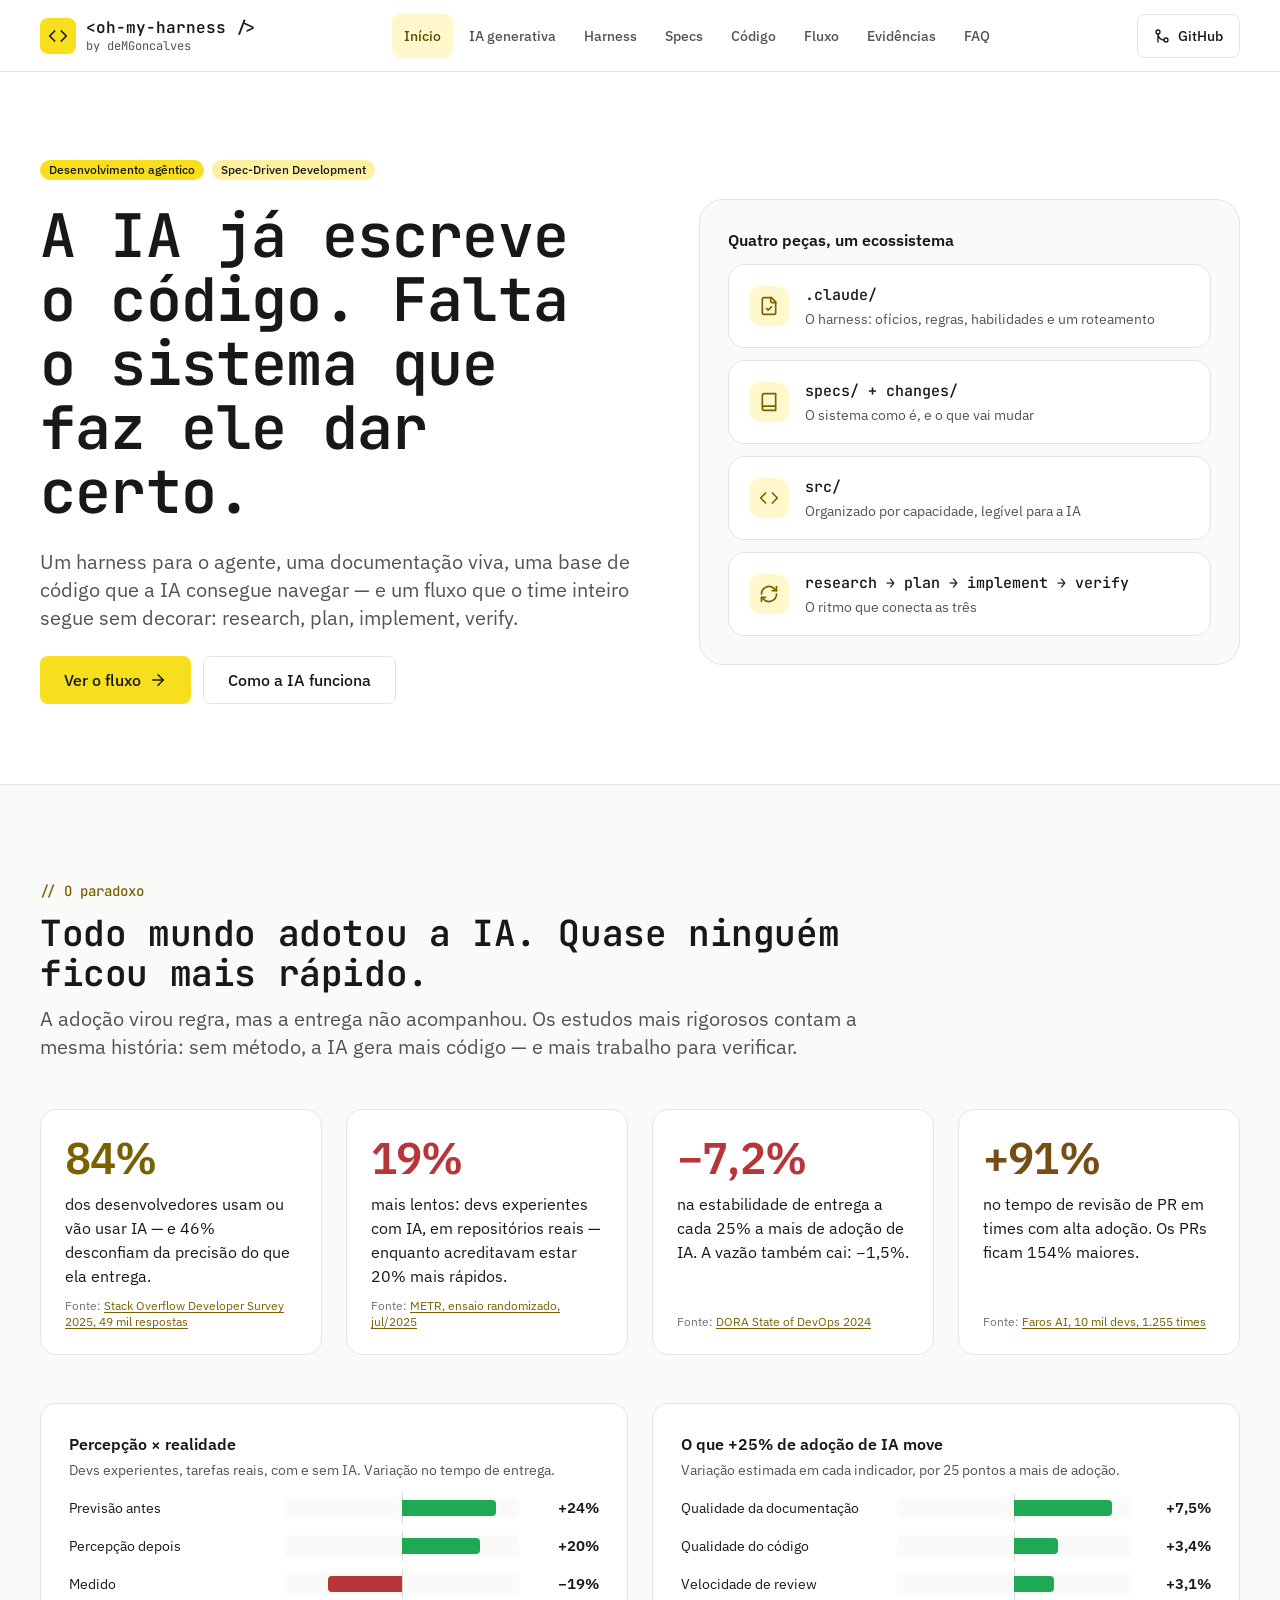
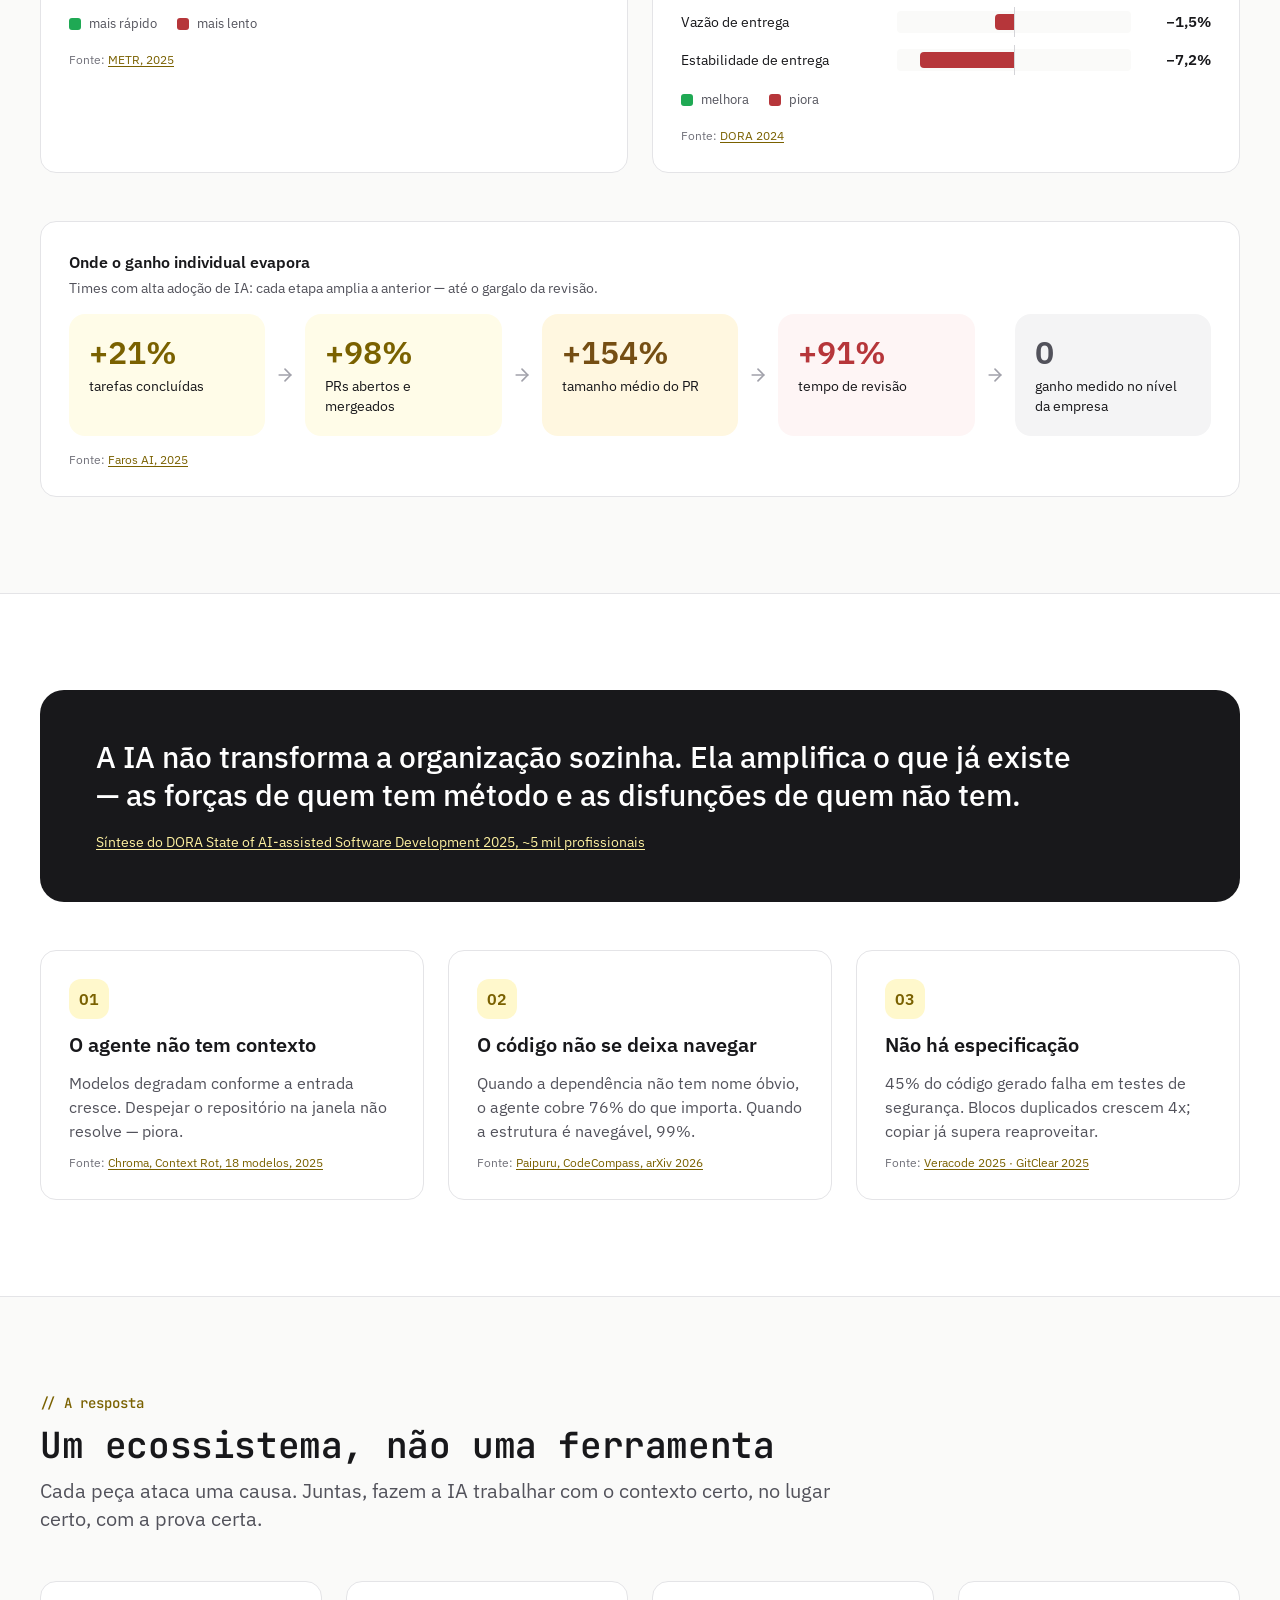
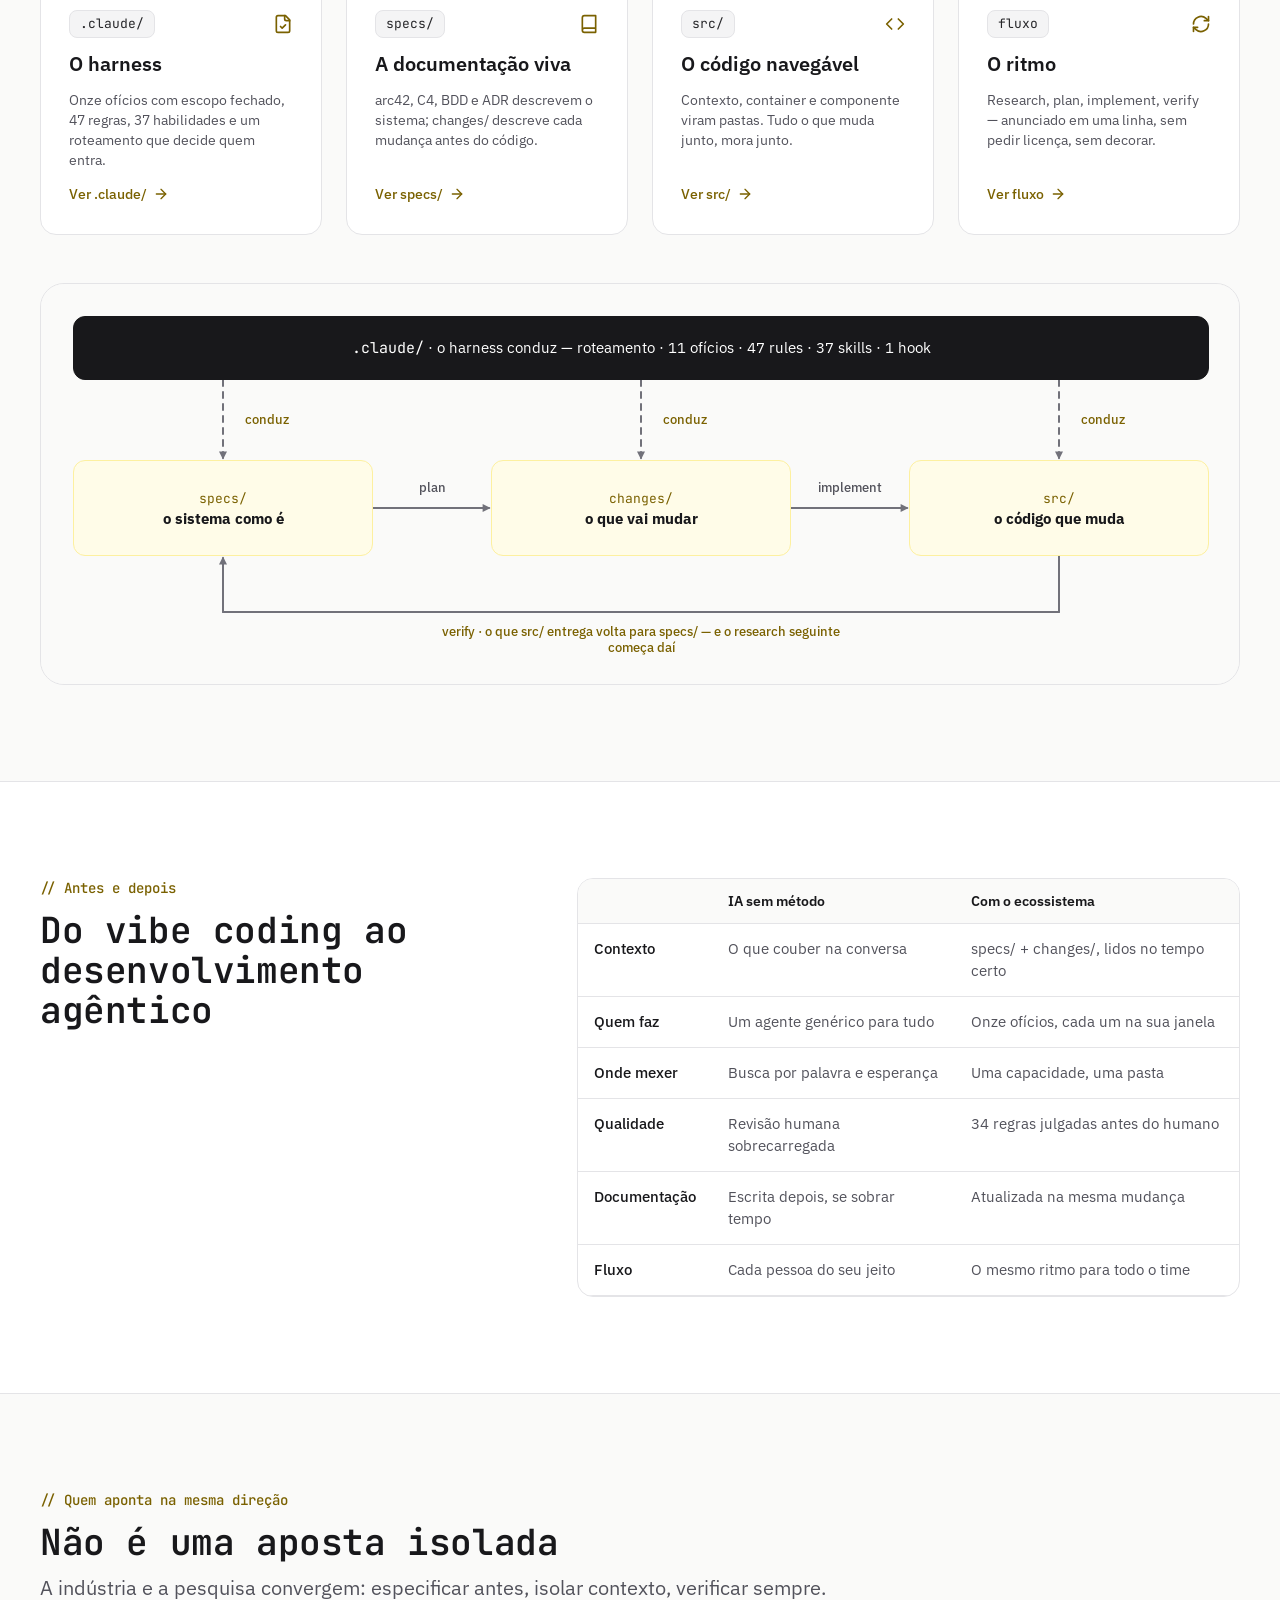
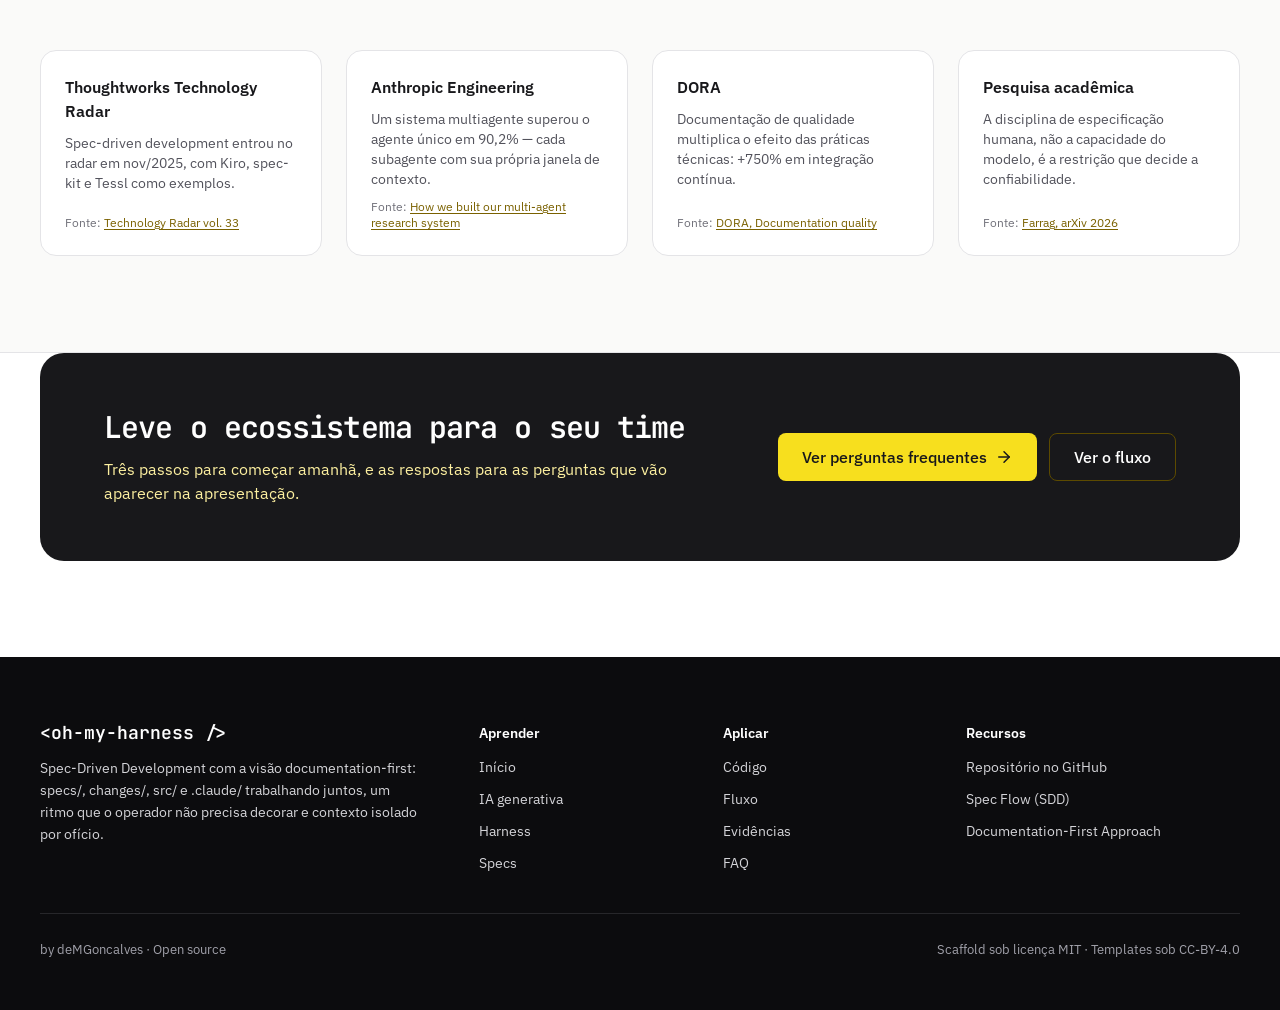
==== docs/index.html @ 41600f12 "docs: publica o site em docs/ e reescreve o README para divulgar o harness Move as páginas HTML e o " ====
<!doctype html>
<html lang="pt-BR">
<head>
<meta charset="utf-8">
<meta name="viewport" content="width=device-width, initial-scale=1">
<title>A IA já escreve o código · &lt;oh-my-harness /&gt;</title>
<meta name="description" content="Um harness para o agente, uma documentação viva, um código que a IA consegue navegar e um fluxo que ninguém precisa decorar: research, plan, implement, verify.">
<meta name="theme-color" content="#f7df1e">
<link rel="icon" href="assets/favicon.svg" type="image/svg+xml">
<link rel="preconnect" href="https://fonts.googleapis.com">
<link rel="preconnect" href="https://fonts.gstatic.com" crossorigin>
<link rel="stylesheet" href="https://fonts.googleapis.com/css2?family=IBM+Plex+Sans:wght@400;500;600&amp;family=JetBrains+Mono:wght@400;500;600;700&amp;display=swap">
<link rel="stylesheet" href="assets/style.css">
</head>
<body>
<header class="site-header"><div class="site-header-in"><a class="brand" href="index.html"><span class="brand-mark"><svg width="20" height="20" viewBox="0 0 24 24" fill="none" stroke="currentColor" stroke-width="2" stroke-linecap="round" stroke-linejoin="round" aria-hidden="true"><path d="m16 18 6-6-6-6"></path><path d="m8 6-6 6 6 6"></path></svg></span><span class="brand-text"><span class="brand-name">&lt;oh-my-harness /&gt;</span><span class="brand-by">by deMGoncalves</span></span></a><input type="checkbox" id="menu" class="menu-toggle" aria-label="Abrir menu"><label for="menu" class="menu-btn" aria-hidden="true"><span></span><span></span><span></span></label><nav class="site-nav" aria-label="Principal"><a href="index.html" aria-current="page">Início</a><a href="ia.html">IA generativa</a><a href="harness.html">Harness</a><a href="specs.html">Specs</a><a href="codigo.html">Código</a><a href="fluxo.html">Fluxo</a><a href="evidencias.html">Evidências</a><a href="faq.html">FAQ</a></nav><a class="gh" href="https://github.com/deMGoncalves" target="_blank" rel="noopener"><svg width="16" height="16" viewBox="0 0 24 24" fill="none" stroke="currentColor" stroke-width="2" stroke-linecap="round" stroke-linejoin="round" aria-hidden="true"><circle cx="18" cy="18" r="3"></circle><circle cx="6" cy="6" r="3"></circle><path d="M6 21V9a9 9 0 0 0 9 9"></path></svg>GitHub</a></div></header>
<main class="omh-page">

<section style="padding: 88px var(--omh-gx) 80px; display: grid; grid-template-columns: 1.1fr 1fr; gap: 64px; align-items: center; box-sizing: border-box;">
<div style="display: flex; flex-direction: column; gap: 24px;">
<div style="display: flex; gap: 8px;"><span class="omh-badge omh-badge-default">Desenvolvimento agêntico</span><span class="omh-badge omh-badge-secondary">Spec-Driven Development</span></div>
<h1 class="omh-h1">A IA já escreve o código. Falta o sistema que faz ele dar certo.</h1>
<p class="omh-lead">Um harness para o agente, uma documentação viva, uma base de código que a IA consegue navegar — e um fluxo que o time inteiro segue sem decorar: research, plan, implement, verify.</p>
<div style="display: flex; gap: 12px;">
<a href="fluxo.html" class="omh-btnp">Ver o fluxo<svg width="18" height="18" viewBox="0 0 24 24" fill="none" stroke="currentColor" stroke-width="2" stroke-linecap="round" stroke-linejoin="round" aria-hidden="true"><path d="M5 12h14"></path><path d="m12 5 7 7-7 7"></path></svg></a>
<a href="ia.html" class="omh-btno">Como a IA funciona</a>
</div>
</div>
<div style="background: var(--neutral-50); border: 1px solid var(--subtle); border-radius: 24px; padding: 28px; display: flex; flex-direction: column; gap: 12px;">
<p class="omh-h4">Quatro peças, um ecossistema</p>
<div class="omh-card" style="flex-direction: row; align-items: center; gap: 16px; padding: 18px 20px;"><span class="omh-dot"><svg width="20" height="20" viewBox="0 0 24 24" fill="none" stroke="currentColor" stroke-width="2" stroke-linecap="round" stroke-linejoin="round" aria-hidden="true"><path d="M15 2H6a2 2 0 0 0-2 2v16a2 2 0 0 0 2 2h12a2 2 0 0 0 2-2V7Z"></path><path d="M14 2v4a2 2 0 0 0 2 2h4"></path><path d="m9 15 2 2 4-4"></path></svg></span><div style="display: flex; flex-direction: column; gap: 2px;"><p style="margin: 0; font-family: var(--font-mono); font-size: 15px; font-weight: 500; color: var(--foreground);">.claude/</p><p class="omh-small">O harness: ofícios, regras, habilidades e um roteamento</p></div></div><div class="omh-card" style="flex-direction: row; align-items: center; gap: 16px; padding: 18px 20px;"><span class="omh-dot"><svg width="20" height="20" viewBox="0 0 24 24" fill="none" stroke="currentColor" stroke-width="2" stroke-linecap="round" stroke-linejoin="round" aria-hidden="true"><path d="M4 19.5v-15A2.5 2.5 0 0 1 6.5 2H20v20H6.5a2.5 2.5 0 0 1 0-5H20"></path></svg></span><div style="display: flex; flex-direction: column; gap: 2px;"><p style="margin: 0; font-family: var(--font-mono); font-size: 15px; font-weight: 500; color: var(--foreground);">specs/ + changes/</p><p class="omh-small">O sistema como é, e o que vai mudar</p></div></div><div class="omh-card" style="flex-direction: row; align-items: center; gap: 16px; padding: 18px 20px;"><span class="omh-dot"><svg width="20" height="20" viewBox="0 0 24 24" fill="none" stroke="currentColor" stroke-width="2" stroke-linecap="round" stroke-linejoin="round" aria-hidden="true"><path d="m16 18 6-6-6-6"></path><path d="m8 6-6 6 6 6"></path></svg></span><div style="display: flex; flex-direction: column; gap: 2px;"><p style="margin: 0; font-family: var(--font-mono); font-size: 15px; font-weight: 500; color: var(--foreground);">src/</p><p class="omh-small">Organizado por capacidade, legível para a IA</p></div></div><div class="omh-card" style="flex-direction: row; align-items: center; gap: 16px; padding: 18px 20px;"><span class="omh-dot"><svg width="20" height="20" viewBox="0 0 24 24" fill="none" stroke="currentColor" stroke-width="2" stroke-linecap="round" stroke-linejoin="round" aria-hidden="true"><path d="M3 12a9 9 0 0 1 15-6.7L21 8"></path><path d="M21 3v5h-5"></path><path d="M21 12a9 9 0 0 1-15 6.7L3 16"></path><path d="M8 16H3v5"></path></svg></span><div style="display: flex; flex-direction: column; gap: 2px;"><p style="margin: 0; font-family: var(--font-mono); font-size: 15px; font-weight: 500; color: var(--foreground);">research → plan → implement → verify</p><p class="omh-small">O ritmo que conecta as três</p></div></div>
</div>
</section>

<section class="omh-sectint">
<div style="display: flex; flex-direction: column; gap: 12px; max-width: 820px;"><p class="omh-eyebrow">// O paradoxo</p><h2 class="omh-h2">Todo mundo adotou a IA. Quase ninguém ficou mais rápido.</h2><p class="omh-lead">A adoção virou regra, mas a entrega não acompanhou. Os estudos mais rigorosos contam a mesma história: sem método, a IA gera mais código — e mais trabalho para verificar.</p></div>
<div class="omh-g4">
<div class="omh-card" style="padding: 24px; gap: 10px;"><p style="margin: 0; font-size: 44px; line-height: 48px; font-weight: 600; letter-spacing: -0.8px; color: var(--azoxo-600);">84%</p><p class="omh-body" style="color: var(--foreground); flex-grow: 1;">dos desenvolvedores usam ou vão usar IA — e 46% desconfiam da precisão do que ela entrega.</p><p class="omh-src">Fonte: <a href="https://survey.stackoverflow.co/2025/ai" class="omh-srca">Stack Overflow Developer Survey 2025, 49 mil respostas</a></p></div><div class="omh-card" style="padding: 24px; gap: 10px;"><p style="margin: 0; font-size: 44px; line-height: 48px; font-weight: 600; letter-spacing: -0.8px; color: var(--destructive-600);">19%</p><p class="omh-body" style="color: var(--foreground); flex-grow: 1;">mais lentos: devs experientes com IA, em repositórios reais — enquanto acreditavam estar 20% mais rápidos.</p><p class="omh-src">Fonte: <a href="https://metr.org/blog/2025-07-10-early-2025-ai-experienced-os-dev-study/" class="omh-srca">METR, ensaio randomizado, jul/2025</a></p></div><div class="omh-card" style="padding: 24px; gap: 10px;"><p style="margin: 0; font-size: 44px; line-height: 48px; font-weight: 600; letter-spacing: -0.8px; color: var(--destructive-600);">−7,2%</p><p class="omh-body" style="color: var(--foreground); flex-grow: 1;">na estabilidade de entrega a cada 25% a mais de adoção de IA. A vazão também cai: −1,5%.</p><p class="omh-src">Fonte: <a href="https://cloud.google.com/blog/products/devops-sre/announcing-the-2024-dora-report" class="omh-srca">DORA State of DevOps 2024</a></p></div><div class="omh-card" style="padding: 24px; gap: 10px;"><p style="margin: 0; font-size: 44px; line-height: 48px; font-weight: 600; letter-spacing: -0.8px; color: var(--warning-foreground);">+91%</p><p class="omh-body" style="color: var(--foreground); flex-grow: 1;">no tempo de revisão de PR em times com alta adoção. Os PRs ficam 154% maiores.</p><p class="omh-src">Fonte: <a href="https://www.faros.ai/blog/ai-software-engineering" class="omh-srca">Faros AI, 10 mil devs, 1.255 times</a></p></div>
</div>
<div class="omh-g2">
<div class="omh-card" style="padding: 28px; gap: 16px;"><div style="display: flex; flex-direction: column; gap: 4px;"><p class="omh-h4">Percepção × realidade</p><p class="omh-small">Devs experientes, tarefas reais, com e sem IA. Variação no tempo de entrega.</p></div><div style="display: flex; flex-direction: column; gap: 14px;"><div style="display: grid; grid-template-columns: 200px 1fr 64px; gap: 16px; align-items: center;"><p class="omh-small" style="color: var(--foreground);">Previsão antes</p><div style="position: relative; height: 22px; background: var(--neutral-50); border-radius: 4px;"><div style="position: absolute; left: 50%; top: -4px; width: 1px; height: 30px; background: var(--neutral-300);"></div><div style="position: absolute; top: 3px; height: 16px; width: 40.0%; background: var(--success-600); left: 50%; border-radius: 0 4px 4px 0;"></div></div><p style="margin: 0; font-size: 15px; font-weight: 600; color: var(--foreground); text-align: right;">+24%</p></div><div style="display: grid; grid-template-columns: 200px 1fr 64px; gap: 16px; align-items: center;"><p class="omh-small" style="color: var(--foreground);">Percepção depois</p><div style="position: relative; height: 22px; background: var(--neutral-50); border-radius: 4px;"><div style="position: absolute; left: 50%; top: -4px; width: 1px; height: 30px; background: var(--neutral-300);"></div><div style="position: absolute; top: 3px; height: 16px; width: 33.3%; background: var(--success-600); left: 50%; border-radius: 0 4px 4px 0;"></div></div><p style="margin: 0; font-size: 15px; font-weight: 600; color: var(--foreground); text-align: right;">+20%</p></div><div style="display: grid; grid-template-columns: 200px 1fr 64px; gap: 16px; align-items: center;"><p class="omh-small" style="color: var(--foreground);">Medido</p><div style="position: relative; height: 22px; background: var(--neutral-50); border-radius: 4px;"><div style="position: absolute; left: 50%; top: -4px; width: 1px; height: 30px; background: var(--neutral-300);"></div><div style="position: absolute; top: 3px; height: 16px; width: 31.7%; background: var(--destructive-600); right: 50%; border-radius: 4px 0 0 4px;"></div></div><p style="margin: 0; font-size: 15px; font-weight: 600; color: var(--foreground); text-align: right;">−19%</p></div></div><div style="display: flex; gap: 20px; flex-wrap: wrap;"><span style="display: inline-flex; align-items: center; gap: 8px; font-size: 13px; color: var(--muted-foreground);"><span style="width: 12px; height: 12px; border-radius: 3px; background: var(--success-600);"></span>mais rápido</span><span style="display: inline-flex; align-items: center; gap: 8px; font-size: 13px; color: var(--muted-foreground);"><span style="width: 12px; height: 12px; border-radius: 3px; background: var(--destructive-600);"></span>mais lento</span></div><p class="omh-src">Fonte: <a href="https://metr.org/blog/2025-07-10-early-2025-ai-experienced-os-dev-study/" class="omh-srca">METR, 2025</a></p></div><div class="omh-card" style="padding: 28px; gap: 16px;"><div style="display: flex; flex-direction: column; gap: 4px;"><p class="omh-h4">O que +25% de adoção de IA move</p><p class="omh-small">Variação estimada em cada indicador, por 25 pontos a mais de adoção.</p></div><div style="display: flex; flex-direction: column; gap: 14px;"><div style="display: grid; grid-template-columns: 200px 1fr 64px; gap: 16px; align-items: center;"><p class="omh-small" style="color: var(--foreground);">Qualidade da documentação</p><div style="position: relative; height: 22px; background: var(--neutral-50); border-radius: 4px;"><div style="position: absolute; left: 50%; top: -4px; width: 1px; height: 30px; background: var(--neutral-300);"></div><div style="position: absolute; top: 3px; height: 16px; width: 41.7%; background: var(--success-600); left: 50%; border-radius: 0 4px 4px 0;"></div></div><p style="margin: 0; font-size: 15px; font-weight: 600; color: var(--foreground); text-align: right;">+7,5%</p></div><div style="display: grid; grid-template-columns: 200px 1fr 64px; gap: 16px; align-items: center;"><p class="omh-small" style="color: var(--foreground);">Qualidade do código</p><div style="position: relative; height: 22px; background: var(--neutral-50); border-radius: 4px;"><div style="position: absolute; left: 50%; top: -4px; width: 1px; height: 30px; background: var(--neutral-300);"></div><div style="position: absolute; top: 3px; height: 16px; width: 18.9%; background: var(--success-600); left: 50%; border-radius: 0 4px 4px 0;"></div></div><p style="margin: 0; font-size: 15px; font-weight: 600; color: var(--foreground); text-align: right;">+3,4%</p></div><div style="display: grid; grid-template-columns: 200px 1fr 64px; gap: 16px; align-items: center;"><p class="omh-small" style="color: var(--foreground);">Velocidade de review</p><div style="position: relative; height: 22px; background: var(--neutral-50); border-radius: 4px;"><div style="position: absolute; left: 50%; top: -4px; width: 1px; height: 30px; background: var(--neutral-300);"></div><div style="position: absolute; top: 3px; height: 16px; width: 17.2%; background: var(--success-600); left: 50%; border-radius: 0 4px 4px 0;"></div></div><p style="margin: 0; font-size: 15px; font-weight: 600; color: var(--foreground); text-align: right;">+3,1%</p></div><div style="display: grid; grid-template-columns: 200px 1fr 64px; gap: 16px; align-items: center;"><p class="omh-small" style="color: var(--foreground);">Vazão de entrega</p><div style="position: relative; height: 22px; background: var(--neutral-50); border-radius: 4px;"><div style="position: absolute; left: 50%; top: -4px; width: 1px; height: 30px; background: var(--neutral-300);"></div><div style="position: absolute; top: 3px; height: 16px; width: 8.3%; background: var(--destructive-600); right: 50%; border-radius: 4px 0 0 4px;"></div></div><p style="margin: 0; font-size: 15px; font-weight: 600; color: var(--foreground); text-align: right;">−1,5%</p></div><div style="display: grid; grid-template-columns: 200px 1fr 64px; gap: 16px; align-items: center;"><p class="omh-small" style="color: var(--foreground);">Estabilidade de entrega</p><div style="position: relative; height: 22px; background: var(--neutral-50); border-radius: 4px;"><div style="position: absolute; left: 50%; top: -4px; width: 1px; height: 30px; background: var(--neutral-300);"></div><div style="position: absolute; top: 3px; height: 16px; width: 40.0%; background: var(--destructive-600); right: 50%; border-radius: 4px 0 0 4px;"></div></div><p style="margin: 0; font-size: 15px; font-weight: 600; color: var(--foreground); text-align: right;">−7,2%</p></div></div><div style="display: flex; gap: 20px; flex-wrap: wrap;"><span style="display: inline-flex; align-items: center; gap: 8px; font-size: 13px; color: var(--muted-foreground);"><span style="width: 12px; height: 12px; border-radius: 3px; background: var(--success-600);"></span>melhora</span><span style="display: inline-flex; align-items: center; gap: 8px; font-size: 13px; color: var(--muted-foreground);"><span style="width: 12px; height: 12px; border-radius: 3px; background: var(--destructive-600);"></span>piora</span></div><p class="omh-src">Fonte: <a href="https://cloud.google.com/blog/products/devops-sre/announcing-the-2024-dora-report" class="omh-srca">DORA 2024</a></p></div>
</div>
<div class="omh-card" style="padding: 28px; gap: 16px;"><div style="display: flex; flex-direction: column; gap: 4px;"><p class="omh-h4">Onde o ganho individual evapora</p><p class="omh-small">Times com alta adoção de IA: cada etapa amplia a anterior — até o gargalo da revisão.</p></div><div style="display: flex; gap: 10px; align-items: stretch;"><div style="flex-grow: 1; flex-basis: 0; background: var(--card); border-radius: 16px; padding: 20px; display: flex; flex-direction: column; gap: 6px;"><p style="margin: 0; font-size: 32px; line-height: 36px; font-weight: 600; color: var(--azoxo-600);">+21%</p><p class="omh-small" style="color: var(--foreground);">tarefas concluídas</p></div><span style="color: var(--neutral-400); display: flex; align-items: center; flex-shrink: 0;"><svg width="20" height="20" viewBox="0 0 24 24" fill="none" stroke="currentColor" stroke-width="2" stroke-linecap="round" stroke-linejoin="round" aria-hidden="true"><path d="M5 12h14"></path><path d="m12 5 7 7-7 7"></path></svg></span><div style="flex-grow: 1; flex-basis: 0; background: var(--card); border-radius: 16px; padding: 20px; display: flex; flex-direction: column; gap: 6px;"><p style="margin: 0; font-size: 32px; line-height: 36px; font-weight: 600; color: var(--azoxo-600);">+98%</p><p class="omh-small" style="color: var(--foreground);">PRs abertos e mergeados</p></div><span style="color: var(--neutral-400); display: flex; align-items: center; flex-shrink: 0;"><svg width="20" height="20" viewBox="0 0 24 24" fill="none" stroke="currentColor" stroke-width="2" stroke-linecap="round" stroke-linejoin="round" aria-hidden="true"><path d="M5 12h14"></path><path d="m12 5 7 7-7 7"></path></svg></span><div style="flex-grow: 1; flex-basis: 0; background: var(--warning-surface); border-radius: 16px; padding: 20px; display: flex; flex-direction: column; gap: 6px;"><p style="margin: 0; font-size: 32px; line-height: 36px; font-weight: 600; color: var(--warning-foreground);">+154%</p><p class="omh-small" style="color: var(--foreground);">tamanho médio do PR</p></div><span style="color: var(--neutral-400); display: flex; align-items: center; flex-shrink: 0;"><svg width="20" height="20" viewBox="0 0 24 24" fill="none" stroke="currentColor" stroke-width="2" stroke-linecap="round" stroke-linejoin="round" aria-hidden="true"><path d="M5 12h14"></path><path d="m12 5 7 7-7 7"></path></svg></span><div style="flex-grow: 1; flex-basis: 0; background: var(--destructive-surface); border-radius: 16px; padding: 20px; display: flex; flex-direction: column; gap: 6px;"><p style="margin: 0; font-size: 32px; line-height: 36px; font-weight: 600; color: var(--destructive-600);">+91%</p><p class="omh-small" style="color: var(--foreground);">tempo de revisão</p></div><span style="color: var(--neutral-400); display: flex; align-items: center; flex-shrink: 0;"><svg width="20" height="20" viewBox="0 0 24 24" fill="none" stroke="currentColor" stroke-width="2" stroke-linecap="round" stroke-linejoin="round" aria-hidden="true"><path d="M5 12h14"></path><path d="m12 5 7 7-7 7"></path></svg></span><div style="flex-grow: 1; flex-basis: 0; background: var(--neutral-100); border-radius: 16px; padding: 20px; display: flex; flex-direction: column; gap: 6px;"><p style="margin: 0; font-size: 32px; line-height: 36px; font-weight: 600; color: var(--muted-foreground);">0</p><p class="omh-small" style="color: var(--foreground);">ganho medido no nível da empresa</p></div></div><p class="omh-src">Fonte: <a href="https://www.faros.ai/blog/ai-software-engineering" class="omh-srca">Faros AI, 2025</a></p></div>
</section>

<section class="omh-sec">
<div style="background: var(--azoxo-900); border-radius: 24px; padding: 48px 56px; display: flex; flex-direction: column; gap: 16px;"><p style="margin: 0; font-size: 30px; line-height: 38px; font-weight: 500; color: var(--neutral-0); max-width: 1000px;">A IA não transforma a organização sozinha. Ela amplifica o que já existe — as forças de quem tem método e as disfunções de quem não tem.</p><p style="margin: 0; font-size: 14px; color: var(--azoxo-200);"><a href="https://dora.dev/dora-report-2025/" style="color: var(--azoxo-200); text-decoration: underline; text-underline-offset: 2px;">Síntese do DORA State of AI-assisted Software Development 2025, ~5 mil profissionais</a></p></div>
<div class="omh-g3">
<div class="omh-card" style="padding: 28px; gap: 12px;"><span class="omh-dot">01</span><h3 class="omh-h3">O agente não tem contexto</h3><p class="omh-body">Modelos degradam conforme a entrada cresce. Despejar o repositório na janela não resolve — piora.</p><p class="omh-src">Fonte: <a href="https://www.trychroma.com/research/context-rot" class="omh-srca">Chroma, Context Rot, 18 modelos, 2025</a></p></div>
<div class="omh-card" style="padding: 28px; gap: 12px;"><span class="omh-dot">02</span><h3 class="omh-h3">O código não se deixa navegar</h3><p class="omh-body">Quando a dependência não tem nome óbvio, o agente cobre 76% do que importa. Quando a estrutura é navegável, 99%.</p><p class="omh-src">Fonte: <a href="https://arxiv.org/abs/2602.20048" class="omh-srca">Paipuru, CodeCompass, arXiv 2026</a></p></div>
<div class="omh-card" style="padding: 28px; gap: 12px;"><span class="omh-dot">03</span><h3 class="omh-h3">Não há especificação</h3><p class="omh-body">45% do código gerado falha em testes de segurança. Blocos duplicados crescem 4x; copiar já supera reaproveitar.</p><p class="omh-src">Fonte: <a href="https://www.veracode.com/blog/genai-code-security-report/" class="omh-srca">Veracode 2025 · GitClear 2025</a></p></div>
</div>
</section>

<section class="omh-sectint">
<div style="display: flex; flex-direction: column; gap: 12px; max-width: 820px;"><p class="omh-eyebrow">// A resposta</p><h2 class="omh-h2">Um ecossistema, não uma ferramenta</h2><p class="omh-lead">Cada peça ataca uma causa. Juntas, fazem a IA trabalhar com o contexto certo, no lugar certo, com a prova certa.</p></div>
<div class="omh-g4">
<a href="harness.html" class="omh-card" style="padding: 28px; gap: 12px; text-decoration: none;"><div style="display: flex; justify-content: space-between; align-items: center;"><span class="omh-chipmono">.claude/</span><span style="color: var(--azoxo-600); display: flex;"><svg width="20" height="20" viewBox="0 0 24 24" fill="none" stroke="currentColor" stroke-width="2" stroke-linecap="round" stroke-linejoin="round" aria-hidden="true"><path d="M15 2H6a2 2 0 0 0-2 2v16a2 2 0 0 0 2 2h12a2 2 0 0 0 2-2V7Z"></path><path d="M14 2v4a2 2 0 0 0 2 2h4"></path><path d="m9 15 2 2 4-4"></path></svg></span></div><h3 class="omh-h3">O harness</h3><p class="omh-small" style="flex-grow: 1;">Onze ofícios com escopo fechado, 47 regras, 37 habilidades e um roteamento que decide quem entra.</p><span style="display: inline-flex; align-items: center; gap: 6px; font-size: 14px; font-weight: 500; color: var(--azoxo-600);">Ver .claude/<svg width="16" height="16" viewBox="0 0 24 24" fill="none" stroke="currentColor" stroke-width="2" stroke-linecap="round" stroke-linejoin="round" aria-hidden="true"><path d="M5 12h14"></path><path d="m12 5 7 7-7 7"></path></svg></span></a><a href="specs.html" class="omh-card" style="padding: 28px; gap: 12px; text-decoration: none;"><div style="display: flex; justify-content: space-between; align-items: center;"><span class="omh-chipmono">specs/</span><span style="color: var(--azoxo-600); display: flex;"><svg width="20" height="20" viewBox="0 0 24 24" fill="none" stroke="currentColor" stroke-width="2" stroke-linecap="round" stroke-linejoin="round" aria-hidden="true"><path d="M4 19.5v-15A2.5 2.5 0 0 1 6.5 2H20v20H6.5a2.5 2.5 0 0 1 0-5H20"></path></svg></span></div><h3 class="omh-h3">A documentação viva</h3><p class="omh-small" style="flex-grow: 1;">arc42, C4, BDD e ADR descrevem o sistema; changes/ descreve cada mudança antes do código.</p><span style="display: inline-flex; align-items: center; gap: 6px; font-size: 14px; font-weight: 500; color: var(--azoxo-600);">Ver specs/<svg width="16" height="16" viewBox="0 0 24 24" fill="none" stroke="currentColor" stroke-width="2" stroke-linecap="round" stroke-linejoin="round" aria-hidden="true"><path d="M5 12h14"></path><path d="m12 5 7 7-7 7"></path></svg></span></a><a href="codigo.html" class="omh-card" style="padding: 28px; gap: 12px; text-decoration: none;"><div style="display: flex; justify-content: space-between; align-items: center;"><span class="omh-chipmono">src/</span><span style="color: var(--azoxo-600); display: flex;"><svg width="20" height="20" viewBox="0 0 24 24" fill="none" stroke="currentColor" stroke-width="2" stroke-linecap="round" stroke-linejoin="round" aria-hidden="true"><path d="m16 18 6-6-6-6"></path><path d="m8 6-6 6 6 6"></path></svg></span></div><h3 class="omh-h3">O código navegável</h3><p class="omh-small" style="flex-grow: 1;">Contexto, container e componente viram pastas. Tudo o que muda junto, mora junto.</p><span style="display: inline-flex; align-items: center; gap: 6px; font-size: 14px; font-weight: 500; color: var(--azoxo-600);">Ver src/<svg width="16" height="16" viewBox="0 0 24 24" fill="none" stroke="currentColor" stroke-width="2" stroke-linecap="round" stroke-linejoin="round" aria-hidden="true"><path d="M5 12h14"></path><path d="m12 5 7 7-7 7"></path></svg></span></a><a href="fluxo.html" class="omh-card" style="padding: 28px; gap: 12px; text-decoration: none;"><div style="display: flex; justify-content: space-between; align-items: center;"><span class="omh-chipmono">fluxo</span><span style="color: var(--azoxo-600); display: flex;"><svg width="20" height="20" viewBox="0 0 24 24" fill="none" stroke="currentColor" stroke-width="2" stroke-linecap="round" stroke-linejoin="round" aria-hidden="true"><path d="M3 12a9 9 0 0 1 15-6.7L21 8"></path><path d="M21 3v5h-5"></path><path d="M21 12a9 9 0 0 1-15 6.7L3 16"></path><path d="M8 16H3v5"></path></svg></span></div><h3 class="omh-h3">O ritmo</h3><p class="omh-small" style="flex-grow: 1;">Research, plan, implement, verify — anunciado em uma linha, sem pedir licença, sem decorar.</p><span style="display: inline-flex; align-items: center; gap: 6px; font-size: 14px; font-weight: 500; color: var(--azoxo-600);">Ver fluxo<svg width="16" height="16" viewBox="0 0 24 24" fill="none" stroke="currentColor" stroke-width="2" stroke-linecap="round" stroke-linejoin="round" aria-hidden="true"><path d="M5 12h14"></path><path d="m12 5 7 7-7 7"></path></svg></span></a>
</div>
<div style="background: #FAFAF9; border: 1px solid var(--subtle); border-radius: 24px; padding: 32px;"><div class="omh-fit" data-w="1136" style="position: relative; width: 1136px; height: 336px; flex-shrink: 0;"><svg width="8" height="78" viewBox="0 0 8 78" preserveAspectRatio="none" style="position: absolute; left: 146px; top: 64px; width: 8px; height: 78px; overflow: visible; fill: none; stroke: #71717A; stroke-width: 2; stroke-linecap: round; stroke-linejoin: round; stroke-dasharray: 6 6;"><defs><marker id="dc-arrow-head-filled" orient="auto" markerWidth="5" markerHeight="5" refX="3.2" refY="2" overflow="visible"><path d="M0 0 L4 2 L0 4 Z" fill="#71717A" stroke="none" style="fill: context-stroke"/></marker></defs><path d="M 4 0 L 4 78" marker-end="url(#dc-arrow-head-filled)"></path></svg><svg width="8" height="78" viewBox="0 0 8 78" preserveAspectRatio="none" style="position: absolute; left: 564px; top: 64px; width: 8px; height: 78px; overflow: visible; fill: none; stroke: #71717A; stroke-width: 2; stroke-linecap: round; stroke-linejoin: round; stroke-dasharray: 6 6;"><defs><marker id="dc-arrow-head-filled" orient="auto" markerWidth="5" markerHeight="5" refX="3.2" refY="2" overflow="visible"><path d="M0 0 L4 2 L0 4 Z" fill="#71717A" stroke="none" style="fill: context-stroke"/></marker></defs><path d="M 4 0 L 4 78" marker-end="url(#dc-arrow-head-filled)"></path></svg><svg width="8" height="78" viewBox="0 0 8 78" preserveAspectRatio="none" style="position: absolute; left: 982px; top: 64px; width: 8px; height: 78px; overflow: visible; fill: none; stroke: #71717A; stroke-width: 2; stroke-linecap: round; stroke-linejoin: round; stroke-dasharray: 6 6;"><defs><marker id="dc-arrow-head-filled" orient="auto" markerWidth="5" markerHeight="5" refX="3.2" refY="2" overflow="visible"><path d="M0 0 L4 2 L0 4 Z" fill="#71717A" stroke="none" style="fill: context-stroke"/></marker></defs><path d="M 4 0 L 4 78" marker-end="url(#dc-arrow-head-filled)"></path></svg><svg width="116" height="8" viewBox="0 0 116 8" preserveAspectRatio="none" style="position: absolute; left: 300px; top: 188px; width: 116px; height: 8px; overflow: visible; fill: none; stroke: #71717A; stroke-width: 2; stroke-linecap: round; stroke-linejoin: round;"><defs><marker id="dc-arrow-head-filled" orient="auto" markerWidth="5" markerHeight="5" refX="3.2" refY="2" overflow="visible"><path d="M0 0 L4 2 L0 4 Z" fill="#71717A" stroke="none" style="fill: context-stroke"/></marker></defs><path d="M 0 4 L 116 4" marker-end="url(#dc-arrow-head-filled)"></path></svg><svg width="116" height="8" viewBox="0 0 116 8" preserveAspectRatio="none" style="position: absolute; left: 718px; top: 188px; width: 116px; height: 8px; overflow: visible; fill: none; stroke: #71717A; stroke-width: 2; stroke-linecap: round; stroke-linejoin: round;"><defs><marker id="dc-arrow-head-filled" orient="auto" markerWidth="5" markerHeight="5" refX="3.2" refY="2" overflow="visible"><path d="M0 0 L4 2 L0 4 Z" fill="#71717A" stroke="none" style="fill: context-stroke"/></marker></defs><path d="M 0 4 L 116 4" marker-end="url(#dc-arrow-head-filled)"></path></svg><svg width="8" height="56" viewBox="0 0 8 56" preserveAspectRatio="none" style="position: absolute; left: 982px; top: 240px; width: 8px; height: 56px; overflow: visible; fill: none; stroke: #71717A; stroke-width: 2; stroke-linecap: round; stroke-linejoin: round;"><path d="M 4 0 L 4 56"></path></svg><svg width="836" height="8" viewBox="0 0 836 8" preserveAspectRatio="none" style="position: absolute; left: 150px; top: 292px; width: 836px; height: 8px; overflow: visible; fill: none; stroke: #71717A; stroke-width: 2; stroke-linecap: round; stroke-linejoin: round;"><path d="M 836 4 L 0 4"></path></svg><svg width="8" height="54" viewBox="0 0 8 54" preserveAspectRatio="none" style="position: absolute; left: 146px; top: 242px; width: 8px; height: 54px; overflow: visible; fill: none; stroke: #71717A; stroke-width: 2; stroke-linecap: round; stroke-linejoin: round;"><defs><marker id="dc-arrow-head-filled" orient="auto" markerWidth="5" markerHeight="5" refX="3.2" refY="2" overflow="visible"><path d="M0 0 L4 2 L0 4 Z" fill="#71717A" stroke="none" style="fill: context-stroke"/></marker></defs><path d="M 4 54 L 4 0" marker-end="url(#dc-arrow-head-filled)"></path></svg><div style="position: absolute; left: 0px; top: 0px; width: 1136px; height: 64px; box-sizing: border-box; padding: 10px 14px; display: flex; align-items: center; justify-content: center; text-align: center; font-size: 15px; line-height: 20px; border-radius: 12px; background: #18181B; border: 1px solid #18181B; color: #FFFFFF;"><span><span style="font-family: var(--font-mono);">.claude/</span> · o harness conduz — roteamento · 11 ofícios · 47 rules · 37 skills · 1 hook</span></div><div style="position: absolute; left: 0px; top: 144px; width: 300px; height: 96px; box-sizing: border-box; padding: 10px 14px; display: flex; align-items: center; justify-content: center; text-align: center; font-size: 15px; line-height: 20px; border-radius: 12px; background: #FFFCE8; border: 1px solid #FDF0A0;"><span><span style="font-family: var(--font-mono); font-size: 13px; color: #7A6100;">specs/</span><br><b>o sistema como é</b></span></div><div style="position: absolute; left: 418px; top: 144px; width: 300px; height: 96px; box-sizing: border-box; padding: 10px 14px; display: flex; align-items: center; justify-content: center; text-align: center; font-size: 15px; line-height: 20px; border-radius: 12px; background: #FFFCE8; border: 1px solid #FDF0A0;"><span><span style="font-family: var(--font-mono); font-size: 13px; color: #7A6100;">changes/</span><br><b>o que vai mudar</b></span></div><div style="position: absolute; left: 836px; top: 144px; width: 300px; height: 96px; box-sizing: border-box; padding: 10px 14px; display: flex; align-items: center; justify-content: center; text-align: center; font-size: 15px; line-height: 20px; border-radius: 12px; background: #FFFCE8; border: 1px solid #FDF0A0;"><span><span style="font-family: var(--font-mono); font-size: 13px; color: #7A6100;">src/</span><br><b>o código que muda</b></span></div><div style="position: absolute; left: 162px; top: 96px; width: 64px; text-align: center; font-size: 13px; line-height: 16px; font-weight: 500; color: #7A6100;">conduz</div><div style="position: absolute; left: 580px; top: 96px; width: 64px; text-align: center; font-size: 13px; line-height: 16px; font-weight: 500; color: #7A6100;">conduz</div><div style="position: absolute; left: 998px; top: 96px; width: 64px; text-align: center; font-size: 13px; line-height: 16px; font-weight: 500; color: #7A6100;">conduz</div><div style="position: absolute; left: 339px; top: 164px; width: 40px; text-align: center; font-size: 13px; line-height: 16px; font-weight: 500; color: #52525B;">plan</div><div style="position: absolute; left: 741px; top: 164px; width: 72px; text-align: center; font-size: 13px; line-height: 16px; font-weight: 500; color: #52525B;">implement</div><div style="position: absolute; left: 368px; top: 308px; width: 400px; text-align: center; font-size: 13px; line-height: 16px; font-weight: 500; color: #7A6100;">verify · o que src/ entrega volta para specs/ — e o research seguinte começa daí</div></div></div>
</section>

<section class="omh-sec">
<div style="display: grid; grid-template-columns: 1fr 1.4fr; gap: 64px; align-items: start;">
<div style="display: flex; flex-direction: column; gap: 12px; max-width: 820px;"><p class="omh-eyebrow">// Antes e depois</p><h2 class="omh-h2">Do vibe coding ao desenvolvimento agêntico</h2></div><table class="omh-table"><thead><tr><th class="omh-th"></th><th class="omh-th">IA sem método</th><th class="omh-th">Com o ecossistema</th></tr></thead><tbody><tr><td class="omh-tdb">Contexto</td><td class="omh-td">O que couber na conversa</td><td class="omh-td">specs/ + changes/, lidos no tempo certo</td></tr><tr><td class="omh-tdb">Quem faz</td><td class="omh-td">Um agente genérico para tudo</td><td class="omh-td">Onze ofícios, cada um na sua janela</td></tr><tr><td class="omh-tdb">Onde mexer</td><td class="omh-td">Busca por palavra e esperança</td><td class="omh-td">Uma capacidade, uma pasta</td></tr><tr><td class="omh-tdb">Qualidade</td><td class="omh-td">Revisão humana sobrecarregada</td><td class="omh-td">34 regras julgadas antes do humano</td></tr><tr><td class="omh-tdb">Documentação</td><td class="omh-td">Escrita depois, se sobrar tempo</td><td class="omh-td">Atualizada na mesma mudança</td></tr><tr><td class="omh-tdb">Fluxo</td><td class="omh-td">Cada pessoa do seu jeito</td><td class="omh-td">O mesmo ritmo para todo o time</td></tr></tbody></table>
</div>
</section>

<section class="omh-sectint">
<div style="display: flex; flex-direction: column; gap: 12px; max-width: 820px;"><p class="omh-eyebrow">// Quem aponta na mesma direção</p><h2 class="omh-h2">Não é uma aposta isolada</h2><p class="omh-lead">A indústria e a pesquisa convergem: especificar antes, isolar contexto, verificar sempre.</p></div>
<div class="omh-g4">
<div class="omh-card" style="padding: 24px; gap: 10px;"><p class="omh-h4">Thoughtworks Technology Radar</p><p class="omh-small" style="flex-grow: 1;">Spec-driven development entrou no radar em nov/2025, com Kiro, spec-kit e Tessl como exemplos.</p><p class="omh-src">Fonte: <a href="https://www.thoughtworks.com/en-us/radar/techniques/spec-driven-development" class="omh-srca">Technology Radar vol. 33</a></p></div><div class="omh-card" style="padding: 24px; gap: 10px;"><p class="omh-h4">Anthropic Engineering</p><p class="omh-small" style="flex-grow: 1;">Um sistema multiagente superou o agente único em 90,2% — cada subagente com sua própria janela de contexto.</p><p class="omh-src">Fonte: <a href="https://www.anthropic.com/engineering/multi-agent-research-system" class="omh-srca">How we built our multi-agent research system</a></p></div><div class="omh-card" style="padding: 24px; gap: 10px;"><p class="omh-h4">DORA</p><p class="omh-small" style="flex-grow: 1;">Documentação de qualidade multiplica o efeito das práticas técnicas: +750% em integração contínua.</p><p class="omh-src">Fonte: <a href="https://dora.dev/capabilities/documentation-quality/" class="omh-srca">DORA, Documentation quality</a></p></div><div class="omh-card" style="padding: 24px; gap: 10px;"><p class="omh-h4">Pesquisa acadêmica</p><p class="omh-small" style="flex-grow: 1;">A disciplina de especificação humana, não a capacidade do modelo, é a restrição que decide a confiabilidade.</p><p class="omh-src">Fonte: <a href="https://arxiv.org/html/2605.01160v1" class="omh-srca">Farrag, arXiv 2026</a></p></div>
</div>
</section>
<section style="padding: 0 var(--omh-gx) 96px; box-sizing: border-box;"><div style="background: var(--azoxo-900); border-radius: 24px; padding: 56px 64px; display: flex; align-items: center; justify-content: space-between; gap: 48px;"><div style="display: flex; flex-direction: column; gap: 12px; max-width: 640px;"><h2 style="margin: 0; font-size: 30px; line-height: 36px; font-weight: 600; color: var(--neutral-0);">Leve o ecossistema para o seu time</h2><p style="margin: 0; font-size: 16px; line-height: 24px; color: var(--azoxo-200);">Três passos para começar amanhã, e as respostas para as perguntas que vão aparecer na apresentação.</p></div><div style="display: flex; gap: 12px; flex-shrink: 0;"><a href="faq.html" class="omh-btnp">Ver perguntas frequentes<svg width="18" height="18" viewBox="0 0 24 24" fill="none" stroke="currentColor" stroke-width="2" stroke-linecap="round" stroke-linejoin="round" aria-hidden="true"><path d="M5 12h14"></path><path d="m12 5 7 7-7 7"></path></svg></a><a href="fluxo.html" style="display: inline-flex; align-items: center; height: 48px; padding: 0 24px; border-radius: 8px; border: 1px solid var(--azoxo-700); color: var(--neutral-0); font-size: 16px; font-weight: 500; text-decoration: none; box-sizing: border-box;">Ver o fluxo</a></div></div></section>
</main>
<footer class="site-footer"><div class="foot-grid"><div class="foot-about"><p class="foot-name">&lt;oh-my-harness /&gt;</p><p class="foot-desc">Spec-Driven Development com a visão documentation-first: specs/, changes/, src/ e .claude/ trabalhando juntos, um ritmo que o operador não precisa decorar e contexto isolado por ofício.</p></div><div class="foot-col"><p class="foot-title">Aprender</p><a href="index.html">Início</a><a href="ia.html">IA generativa</a><a href="harness.html">Harness</a><a href="specs.html">Specs</a></div><div class="foot-col"><p class="foot-title">Aplicar</p><a href="codigo.html">Código</a><a href="fluxo.html">Fluxo</a><a href="evidencias.html">Evidências</a><a href="faq.html">FAQ</a></div><div class="foot-col"><p class="foot-title">Recursos</p><a href="https://github.com/deMGoncalves">Repositório no GitHub</a><a href="https://spec-flow.demgoncalves.workers.dev/">Spec Flow (SDD)</a><a href="https://documentation-first-approach.vercel.app/pt-BR">Documentation-First Approach</a></div></div><div class="foot-bottom"><p>by deMGoncalves · Open source</p><p>Scaffold sob licença MIT · Templates sob CC-BY-4.0</p></div></footer>
<script>
/* encaixa os diagramas de largura fixa (desenhados a 1440px) na largura disponível */
(function () {
  function fit() {
    document.querySelectorAll('.omh-embed').forEach(function (box) {
      var inner = box.firstElementChild, W = +inner.dataset.w, H = +inner.dataset.h, s = Math.round(box.offsetWidth / W * 1e4) / 1e4;
      if (s < 0.5) { s = 0.5; box.style.overflowX = 'auto'; } inner.style.transform = 'scale(' + s + ')';
      box.style.height = Math.floor(H * Math.max(box.offsetWidth / W, 0.5) + 1e-6) + 'px';
    });
    var els = document.querySelectorAll('.omh-fit');
    els.forEach(function (e) { e.style.display = 'none'; e.style.zoom = ''; });
    var ws = [].map.call(els, function (e) { var p = e.parentElement, cs = getComputedStyle(p); return p.clientWidth - parseFloat(cs.paddingLeft) - parseFloat(cs.paddingRight); });
    els.forEach(function (e, i) { e.style.display = ''; var s = ws[i] / +e.dataset.w; if (s < 0.98) { e.style.zoom = Math.max(s, 0.6); if (s < 0.6) e.parentElement.style.overflowX = 'auto'; } });
  }
  fit();
  addEventListener('resize', fit);
})();
</script>
</body>
</html>
---- docs/assets/style.css ----
/* <oh-my-harness /> — site estático
   Tema JavaScript: amarelo #F7DF1E sobre preto de editor. Desenhado a 1440px (coluna de 1200px). */
:root {
  --azoxo-100: #fffce8; --azoxo-150: #fff8cc; --azoxo-200: #fdf0a0; --azoxo-300: #fbe66a; --azoxo-400: #f9e04a;
  --azoxo-500: #f7df1e; --azoxo-600: #7a6100; --azoxo-700: #5c4a00; --azoxo-800: #2a2a30; --azoxo-900: #18181b;
  --neutral-0: #ffffff; --neutral-50: #fafaf9; --neutral-100: #f4f4f5; --neutral-200: #e4e4e7; --neutral-300: #d4d4d8;
  --neutral-400: #a1a1aa; --neutral-500: #71717a; --neutral-600: #52525b; --neutral-700: #3f3f46; --neutral-800: #27272a;
  --neutral-900: #18181b; --neutral-950: #0c0c0e;
  --background: #ffffff; --foreground: #18181b; --card: #fffce8; --primary: #f7df1e; --primary-foreground: #18181b;
  --secondary: #fdf0a0; --muted: #fff8cc; --muted-foreground: #52525b; --accent: #fdf0a0;
  --subtle: #e4e4e7; --subtle-foreground: #71717a; --ring: #c9b300;
  --success-600: #1fa954; --success-foreground: #197b42; --success-surface: #e9fdf3; --success-border-c: #43cd76;
  --destructive-600: #b6363a; --destructive-surface: #fef5f5; --destructive-on-surface: #b6363a; --destructive-border-c: #f69898;
  --warning-foreground: #754e13; --warning-surface: #fff7e0;
  --font-sans: 'IBM Plex Sans', ui-sans-serif, system-ui, sans-serif;
  --font-mono: 'JetBrains Mono', ui-monospace, Menlo, monospace;
  /* gutter lateral: 120px a 1440px; acima disso a coluna de 1200px fica centralizada */
  --omh-gx: max(20px, calc((100% - 1200px) / 2));
}

*, *::before, *::after { box-sizing: border-box; }
html { -webkit-text-size-adjust: 100%; scroll-behavior: smooth; }
body { margin: 0; font-family: var(--font-sans); font-size: 16px; line-height: 24px; font-weight: 400; background: var(--background); color: var(--foreground); -webkit-font-smoothing: antialiased; -moz-osx-font-smoothing: grayscale; text-rendering: optimizeLegibility; }
::selection { background: var(--azoxo-200); color: var(--neutral-900); }
h1, h2 { font-family: var(--font-mono); letter-spacing: -0.03em; }
h1, h2, h3, h4, p { margin: 0; }
a { color: var(--azoxo-600); }
a:hover { color: var(--azoxo-700); }
img, svg { flex-shrink: 0; }
:focus-visible { outline: 2px solid var(--ring); outline-offset: 2px; border-radius: 4px; }

/* ---------------------------------------------------------------- cabeçalho */
.site-header { position: sticky; top: 0; z-index: 50; background: var(--background); border-bottom: 1px solid var(--subtle); }
.site-header-in { height: 71px; padding: 0 var(--omh-gx); display: flex; align-items: center; justify-content: space-between; gap: 24px; }
.brand { display: flex; align-items: center; gap: 10px; text-decoration: none; color: var(--foreground); }
.brand:hover { color: var(--foreground); }
.brand-mark { width: 36px; height: 36px; border-radius: 8px; background: #f7df1e; color: #18181b; display: flex; align-items: center; justify-content: center; }
.brand-text { display: flex; flex-direction: column; }
.brand-name { font-family: var(--font-mono); font-size: 16px; line-height: 20px; font-weight: 600; }
.brand-by { font-family: var(--font-mono); font-size: 12px; line-height: 16px; color: var(--muted-foreground); }
.site-nav { display: flex; align-items: center; gap: 4px; }
.site-nav a { display: inline-flex; align-items: center; height: 44px; padding: 0 12px; border-radius: 8px; font-size: 14px; font-weight: 500; text-decoration: none; color: var(--muted-foreground); white-space: nowrap; }
.site-nav a:hover { color: var(--foreground); background: var(--neutral-50); }
.site-nav a[aria-current="page"] { background: var(--muted); color: var(--azoxo-700); }
.gh { display: inline-flex; align-items: center; gap: 8px; height: 44px; padding: 0 16px; border-radius: 8px; border: 1px solid var(--subtle); color: var(--foreground); font-size: 14px; font-weight: 500; text-decoration: none; }
.gh:hover { color: var(--foreground); background: var(--neutral-50); }
.menu-toggle, .menu-btn { display: none; }

/* ---------------------------------------------------------------- rodapé */
.site-footer { background: var(--neutral-950); padding: 64px var(--omh-gx) 48px; display: flex; flex-direction: column; gap: 40px; }
.foot-grid { display: grid; grid-template-columns: 2fr 1fr 1fr 1.4fr; gap: 48px; }
.foot-about, .foot-col { display: flex; flex-direction: column; gap: 12px; }
.foot-name { font-family: var(--font-mono); font-size: 18px; font-weight: 600; color: var(--neutral-0); }
.foot-desc { font-size: 14px; line-height: 22px; color: var(--neutral-300); max-width: 380px; }
.foot-title { font-size: 14px; font-weight: 600; color: var(--neutral-0); }
.foot-col a { font-size: 14px; line-height: 20px; color: var(--neutral-300); text-decoration: none; }
.foot-col a:hover { color: var(--azoxo-500); }
.foot-bottom { display: flex; justify-content: space-between; gap: 16px; flex-wrap: wrap; padding-top: 24px; border-top: 1px solid var(--neutral-800); }
.foot-bottom p { font-size: 13px; color: var(--neutral-400); }

/* ---------------------------------------------------------------- conteúdo */
.omh-page { display: flex; flex-direction: column; overflow-x: clip; }
/* Badge e Alert: mesmas medidas dos componentes do design system usados no canvas */
.omh-badge { display: flex; align-items: center; gap: 4px; height: 20px; padding: 0 8px; border: 1px solid transparent; border-radius: 9999px; font-size: 12px; line-height: 12px; font-weight: 500; white-space: nowrap; color: var(--foreground); }
.omh-badge-default { background: var(--primary); }
.omh-badge-secondary { background: var(--secondary); }
.omh-alert { display: flex; gap: 12px; padding: 12px 16px; border: 1px solid var(--azoxo-200); border-radius: 8px; background: var(--card); color: var(--foreground); }
.omh-alert-body { display: flex; flex-direction: column; gap: 2px; }
.omh-alert-title { font-size: 14px; line-height: 20px; font-weight: 600; }
.omh-alert-text { font-size: 14px; line-height: 20px; color: var(--muted-foreground); }

/* ---------------------------------------------------------------- diagramas (SVG inline) */
.omh-diagram { overflow-x: auto; }
.omh-diagram svg { display: block; width: 100%; height: auto; margin: 0 auto; font-family: var(--font-sans); }
.omh-diagram.framed { background: var(--neutral-50); border: 1px solid var(--subtle); border-radius: 24px; padding: 28px; }
.omh-diagram .band.lane-a { fill: var(--neutral-100); }
.omh-diagram .band.lane-b { fill: var(--azoxo-150); }
.omh-diagram .band.lane-c { fill: var(--azoxo-100); }
.omh-diagram .band-label { font-size: 14px; font-weight: 600; fill: var(--muted-foreground); }
.omh-diagram .edge { fill: none; stroke: var(--neutral-500); stroke-width: 2; stroke-linecap: round; stroke-linejoin: round; }
.omh-diagram .edge.dash { stroke-dasharray: 6 6; }
.omh-diagram .head { fill: var(--neutral-500); }
.omh-diagram .edge-label { font-size: 13px; font-weight: 500; fill: var(--muted-foreground); }
.omh-diagram .edge-label.accent { fill: var(--azoxo-600); }
.omh-diagram .node text { fill: var(--foreground); }
.omh-diagram .node text.b { font-weight: 600; }
.omh-diagram .node text.s { fill: var(--muted-foreground); }
.omh-diagram .node text.m { font-family: var(--font-mono); fill: var(--azoxo-600); }
.omh-diagram .node .shape { stroke-width: 1; }
.omh-diagram .node.plain .shape { fill: #fff; stroke: var(--subtle); }
.omh-diagram .node.tint .shape { fill: var(--azoxo-100); stroke: var(--azoxo-200); }
.omh-diagram .node.good .shape { fill: var(--success-surface); stroke: var(--success-border-c); }
.omh-diagram .node.stop .shape { fill: var(--destructive-surface); stroke: var(--destructive-border-c); }
.omh-diagram .node.decision .shape { fill: var(--azoxo-200); stroke: none; }
.omh-diagram .node.start .shape { fill: var(--azoxo-500); stroke: var(--azoxo-500); }
.omh-diagram .node.start text { fill: #18181b; }
.omh-diagram .node.dark .shape { fill: var(--azoxo-900); stroke: var(--azoxo-900); }
.omh-diagram .node.dark text { fill: #fafaf9; }
.omh-diagram .node.dark text.s { fill: var(--neutral-400); }
.omh-diagram .node.dark text.m { fill: var(--azoxo-500); }

/* ---- tokens de layout do canvas */
.omh-sec { padding: 96px var(--omh-gx); display: flex; flex-direction: column; gap: 48px; box-sizing: border-box; }
.omh-sectint { padding: 96px var(--omh-gx); display: flex; flex-direction: column; gap: 48px; box-sizing: border-box; background: var(--neutral-50); border-top: 1px solid var(--subtle); border-bottom: 1px solid var(--subtle); }
.omh-eyebrow { margin: 0; font-family: var(--font-mono); font-size: 14px; line-height: 20px; font-weight: 500; color: var(--azoxo-600); }
.omh-h1 { margin: 0; font-size: 60px; line-height: 64px; font-weight: 600; letter-spacing: -0.8px; color: var(--foreground); }
.omh-h1s { margin: 0; font-size: 48px; line-height: 52px; font-weight: 600; letter-spacing: -0.8px; color: var(--foreground); }
.omh-h2 { margin: 0; font-size: 36px; line-height: 40px; font-weight: 600; letter-spacing: -0.4px; color: var(--foreground); }
.omh-h3 { margin: 0; font-size: 20px; line-height: 28px; font-weight: 600; color: var(--foreground); }
.omh-h4 { margin: 0; font-size: 16px; line-height: 24px; font-weight: 600; color: var(--foreground); }
.omh-lead { margin: 0; font-size: 20px; line-height: 28px; color: var(--muted-foreground); }
.omh-body { margin: 0; font-size: 16px; line-height: 24px; color: var(--muted-foreground); }
.omh-small { margin: 0; font-size: 14px; line-height: 20px; color: var(--muted-foreground); }
.omh-card { background: var(--background); border: 1px solid var(--subtle); border-radius: 16px; padding: 24px; display: flex; flex-direction: column; gap: 12px; box-sizing: border-box; }
.omh-cardtint { background: var(--card); border: 1px solid var(--azoxo-200); border-radius: 16px; padding: 24px; display: flex; flex-direction: column; gap: 12px; box-sizing: border-box; }
.omh-g2 { display: grid; grid-template-columns: repeat(2, minmax(0, 1fr)); gap: 24px; }
.omh-g3 { display: grid; grid-template-columns: repeat(3, minmax(0, 1fr)); gap: 24px; }
.omh-g4 { display: grid; grid-template-columns: repeat(4, minmax(0, 1fr)); gap: 24px; }
.omh-g6 { display: grid; grid-template-columns: repeat(6, minmax(0, 1fr)); gap: 16px; }
.omh-chip { display: inline-flex; align-items: center; align-self: flex-start; height: 28px; padding: 0 12px; border-radius: 9999px; background: var(--muted); color: var(--azoxo-700); font-size: 14px; line-height: 20px; font-weight: 500; white-space: nowrap; }
.omh-chipmono { display: inline-flex; align-items: center; align-self: flex-start; height: 28px; padding: 0 10px; border-radius: 8px; background: var(--neutral-100); border: 1px solid var(--subtle); color: var(--neutral-800); font-family: var(--font-mono); font-size: 13px; line-height: 20px; white-space: nowrap; }
.omh-num { margin: 0; font-size: 48px; line-height: 48px; font-weight: 600; letter-spacing: -0.8px; color: var(--azoxo-600); }
.omh-pre { margin: 0; padding: 24px; background: var(--neutral-950); color: var(--neutral-100); border-radius: 16px; font-family: var(--font-mono); font-size: 14px; line-height: 22px; white-space: pre; overflow: hidden; }
.omh-mono { font-family: var(--font-mono); font-size: 14px; line-height: 20px; color: var(--neutral-800); }
.omh-btnp { display: inline-flex; align-items: center; gap: 8px; height: 48px; padding: 0 24px; border-radius: 8px; background: var(--primary); color: var(--primary-foreground); font-size: 16px; font-weight: 500; text-decoration: none; }
.omh-btno { display: inline-flex; align-items: center; gap: 8px; height: 48px; padding: 0 24px; border-radius: 8px; background: var(--background); color: var(--foreground); border: 1px solid var(--subtle); font-size: 16px; font-weight: 500; text-decoration: none; box-sizing: border-box; }
.omh-th { text-align: left; padding: 12px 16px; font-size: 14px; line-height: 20px; font-weight: 600; color: var(--foreground); border-bottom: 1px solid var(--subtle); background: var(--neutral-50); }
.omh-td { padding: 14px 16px; font-size: 15px; line-height: 22px; color: var(--muted-foreground); border-bottom: 1px solid var(--subtle); vertical-align: top; }
.omh-tdb { padding: 14px 16px; font-size: 15px; line-height: 22px; color: var(--foreground); font-weight: 500; border-bottom: 1px solid var(--subtle); vertical-align: top; }
.omh-table { width: 100%; border-collapse: separate; border-spacing: 0; border: 1px solid var(--subtle); border-radius: 16px; overflow: hidden; }
.omh-ul { margin: 0; padding-left: 20px; display: flex; flex-direction: column; gap: 8px; font-size: 15px; line-height: 22px; color: var(--muted-foreground); }
.omh-dot { width: 40px; height: 40px; border-radius: 12px; background: var(--muted); color: var(--azoxo-600); display: flex; align-items: center; justify-content: center; font-weight: 600; font-size: 16px; flex-shrink: 0; }
.omh-src { margin: 0; font-size: 12px; line-height: 16px; color: var(--subtle-foreground); }
.omh-srca { color: var(--azoxo-600); text-decoration: underline; text-underline-offset: 2px; }

/* ---------------------------------------------------------------- responsivo
   O canvas é desenhado a 1440px; abaixo disso as grades fecham em menos colunas.
   Os !important vencem os estilos inline herdados do canvas. */
@media (max-width: 1180px) {
  .site-nav a { padding: 0 8px; }
}
@media (max-width: 1080px) {
  .omh-g4, .omh-page [style*="grid-template-columns: repeat(4"], .omh-page [style*="grid-template-columns: repeat(5"] { grid-template-columns: repeat(2, minmax(0, 1fr)) !important; }
  .omh-g6 { grid-template-columns: repeat(3, minmax(0, 1fr)) !important; }
  /* menu vira gaveta */
  .menu-btn { display: flex; flex-direction: column; justify-content: center; gap: 5px; width: 44px; height: 44px; margin-left: auto; cursor: pointer; border-radius: 8px; }
  .menu-btn span { display: block; width: 20px; height: 2px; margin: 0 auto; background: var(--foreground); border-radius: 2px; transition: transform 0.2s, opacity 0.2s; }
  .site-nav { display: none; position: absolute; top: 72px; left: 0; right: 0; flex-direction: column; align-items: stretch; gap: 2px; padding: 12px var(--omh-gx) 20px; background: var(--background); border-bottom: 1px solid var(--subtle); box-shadow: 0 12px 24px rgba(24, 24, 27, 0.08); }
  .site-nav a { height: 48px; padding: 0 12px; font-size: 16px; }
  .menu-toggle:checked ~ .site-nav { display: flex; }
  .menu-toggle:checked + .menu-btn span:nth-child(1) { transform: translateY(7px) rotate(45deg); }
  .menu-toggle:checked + .menu-btn span:nth-child(2) { opacity: 0; }
  .menu-toggle:checked + .menu-btn span:nth-child(3) { transform: translateY(-7px) rotate(-45deg); }
  .menu-toggle { display: block; position: absolute; opacity: 0; width: 1px; height: 1px; pointer-events: none; }
  .menu-toggle:focus-visible + .menu-btn { outline: 2px solid var(--ring); }
  .site-header-in { position: relative; }
}
@media (max-width: 900px) {
  .omh-g2, .omh-g3, .omh-page [style*="grid-template-columns"] { grid-template-columns: minmax(0, 1fr) !important; }
  .omh-page [style*="grid-template-columns"] > * { grid-column: auto !important; }
  .omh-h1 { font-size: 44px !important; line-height: 48px !important; }
  .omh-h1s { font-size: 36px !important; line-height: 40px !important; }
  .omh-h2 { font-size: 28px !important; line-height: 34px !important; }
  .omh-lead { font-size: 18px !important; line-height: 26px !important; }
  .omh-sec, .omh-sectint { padding-top: 64px !important; padding-bottom: 64px !important; gap: 36px !important; }
  .omh-page section[style*="padding: 80px"], .omh-page section[style*="padding: 88px"] { padding-top: 56px !important; padding-bottom: 56px !important; }
  .omh-page [style*="justify-content: space-between"][style*="border-radius: 24px"] { flex-direction: column; align-items: flex-start !important; }
  .omh-page [style*="padding: 56px 64px"], .omh-page [style*="padding: 48px 56px"] { padding: 32px !important; }
  .omh-page [style*="font-size: 30px"] { font-size: 22px !important; line-height: 30px !important; }
  .omh-table { display: block; overflow-x: auto; }
  .omh-diagram.framed { padding: 16px; }
  .omh-diagram svg { min-width: var(--omh-min); }
  .foot-grid { grid-template-columns: 1fr 1fr; gap: 32px; }
  .foot-about { grid-column: 1 / -1; }
  .gh { display: none; }
}
@media (max-width: 640px) {
  .omh-g4, .omh-g6, .omh-page [style*="grid-template-columns: repeat"] { grid-template-columns: minmax(0, 1fr) !important; }
  .omh-h1 { font-size: 36px !important; line-height: 40px !important; }
  .omh-num { font-size: 40px !important; line-height: 44px !important; }
  .omh-page [style*="gap: 10px; align-items: stretch"] { flex-direction: column; }
  .omh-page [style*="flex-wrap: nowrap"], .omh-page [style*="display: flex; gap: 12px;"] { flex-wrap: wrap; }
  .omh-pre { overflow-x: auto; }
  .brand-by { display: none; }
}
@media (max-width: 900px) {
  .omh-page [style*="display: flex; gap: 8px;"] { flex-wrap: wrap; }
  .omh-pre { overflow-x: auto !important; }
}
@media (max-width: 900px) {
  /* linhas de barra: rótulo · barra · valor continuam lado a lado */
  .omh-page [style*="grid-template-columns: 200px 1fr 64px"], .omh-page [style*="grid-template-columns: 170px 1fr 72px"] { grid-template-columns: 104px minmax(0, 1fr) 56px !important; gap: 10px !important; }
  /* gráfico de colunas agrupadas */
  .omh-page [style*="display: flex; gap: 32px;"] { gap: 12px !important; }
}
.omh-page [style*="flex-grow: 1; flex-basis: 0;"] { min-width: 0; }
@media (max-width: 640px) {
  .omh-page [style*="display: flex; gap: 4px; align-items: flex-end"] span { font-size: 10px !important; }
}
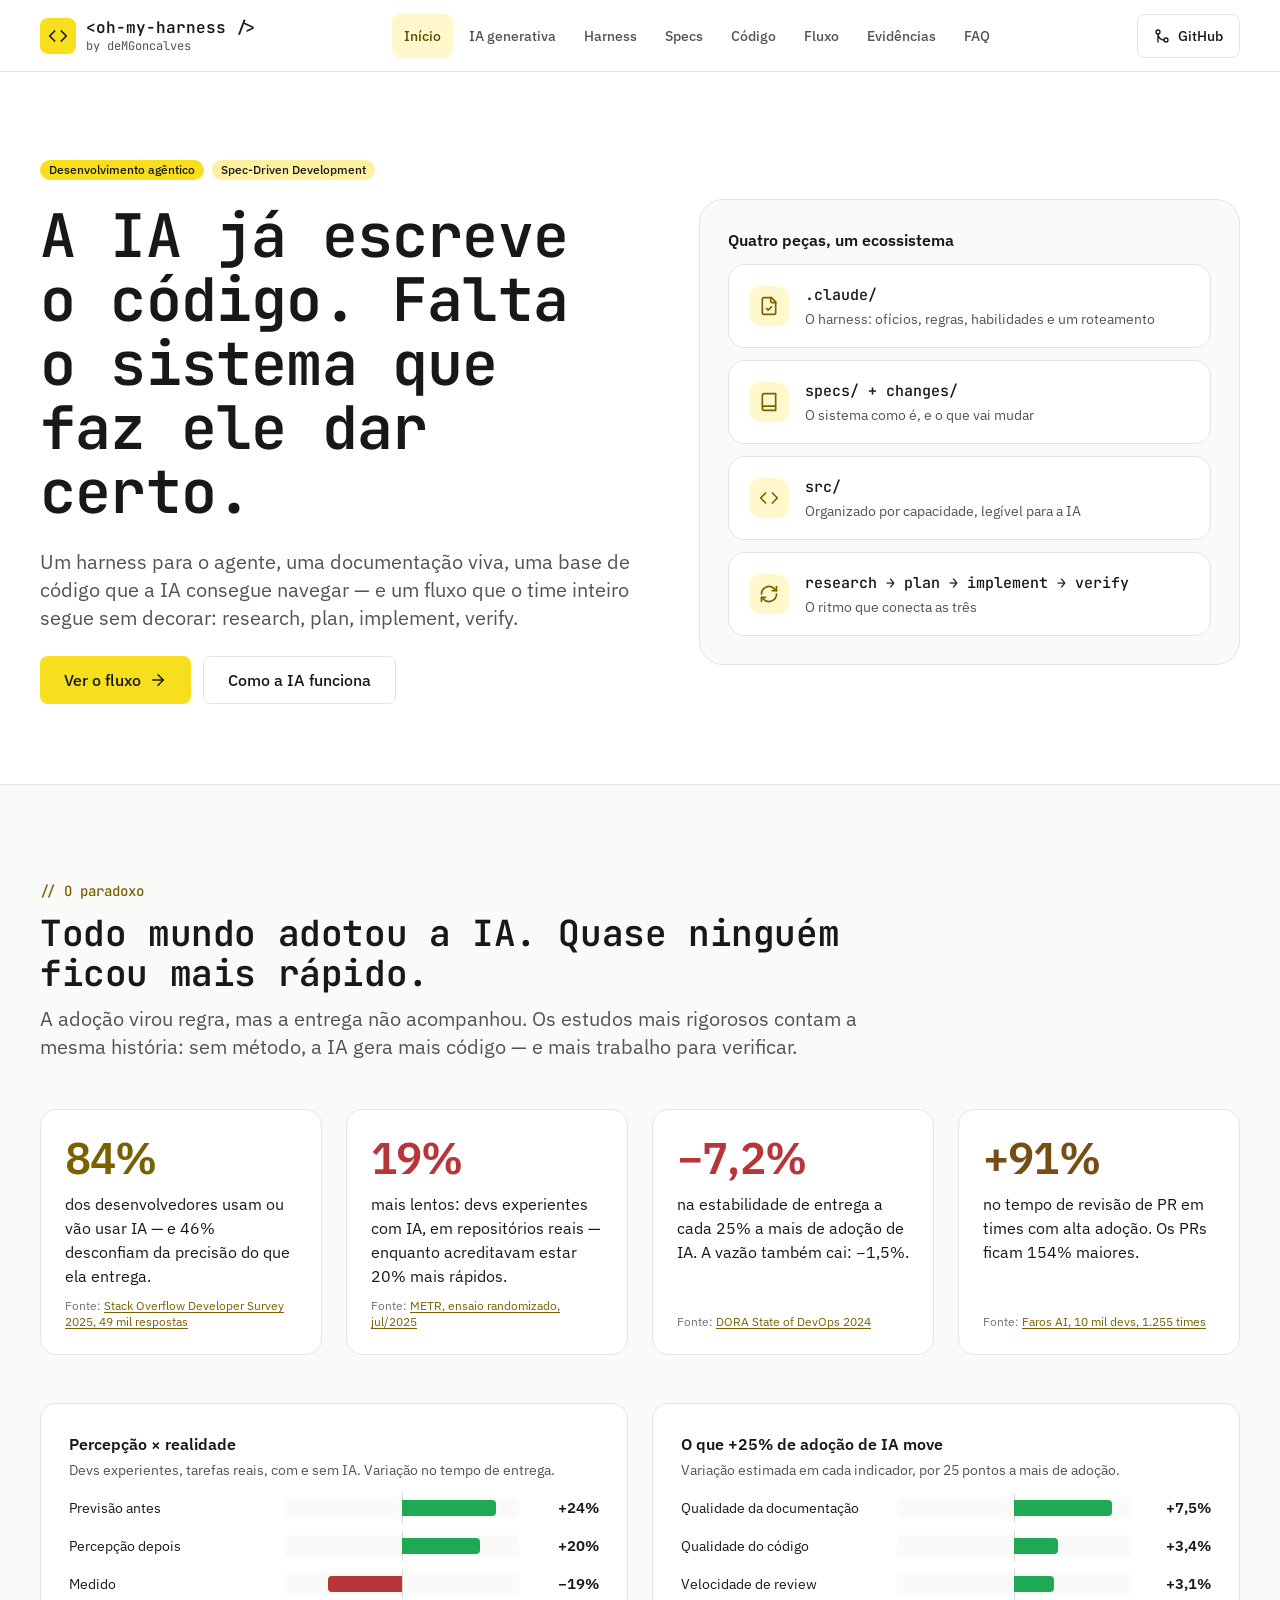
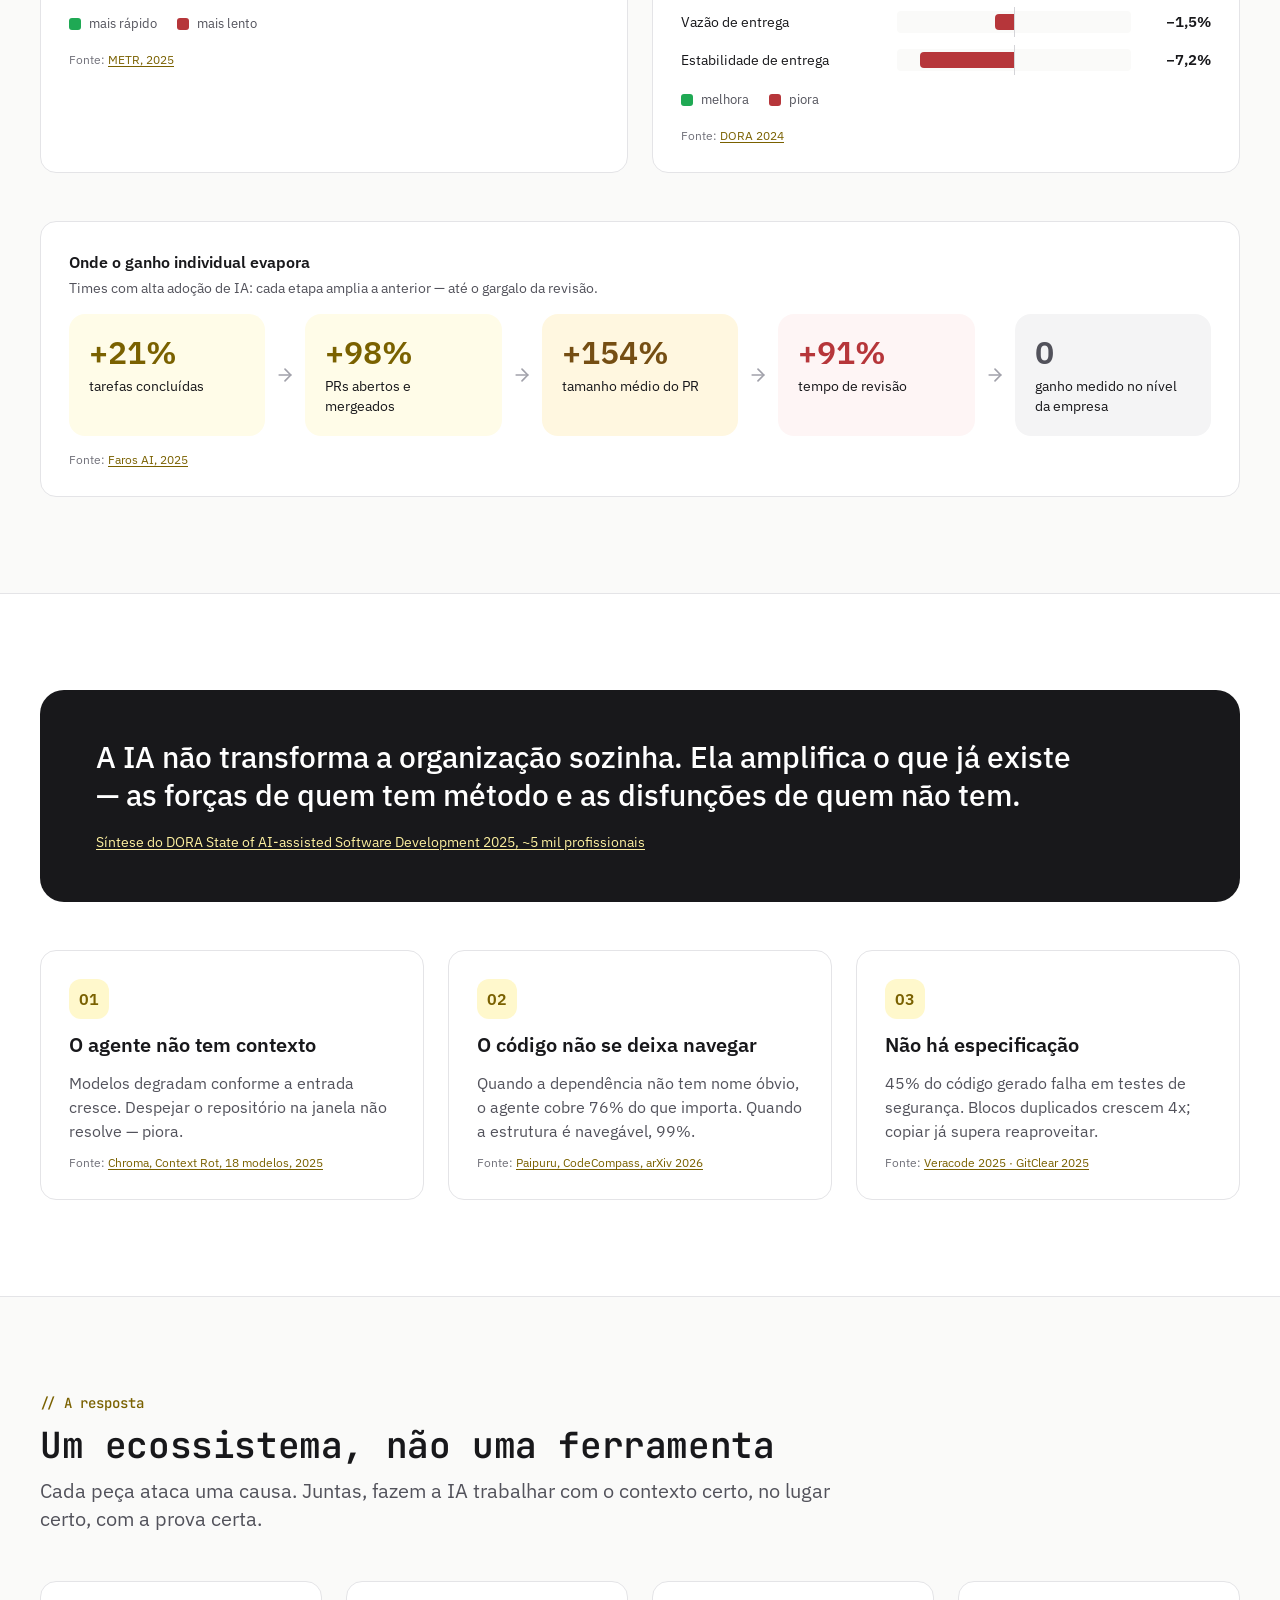
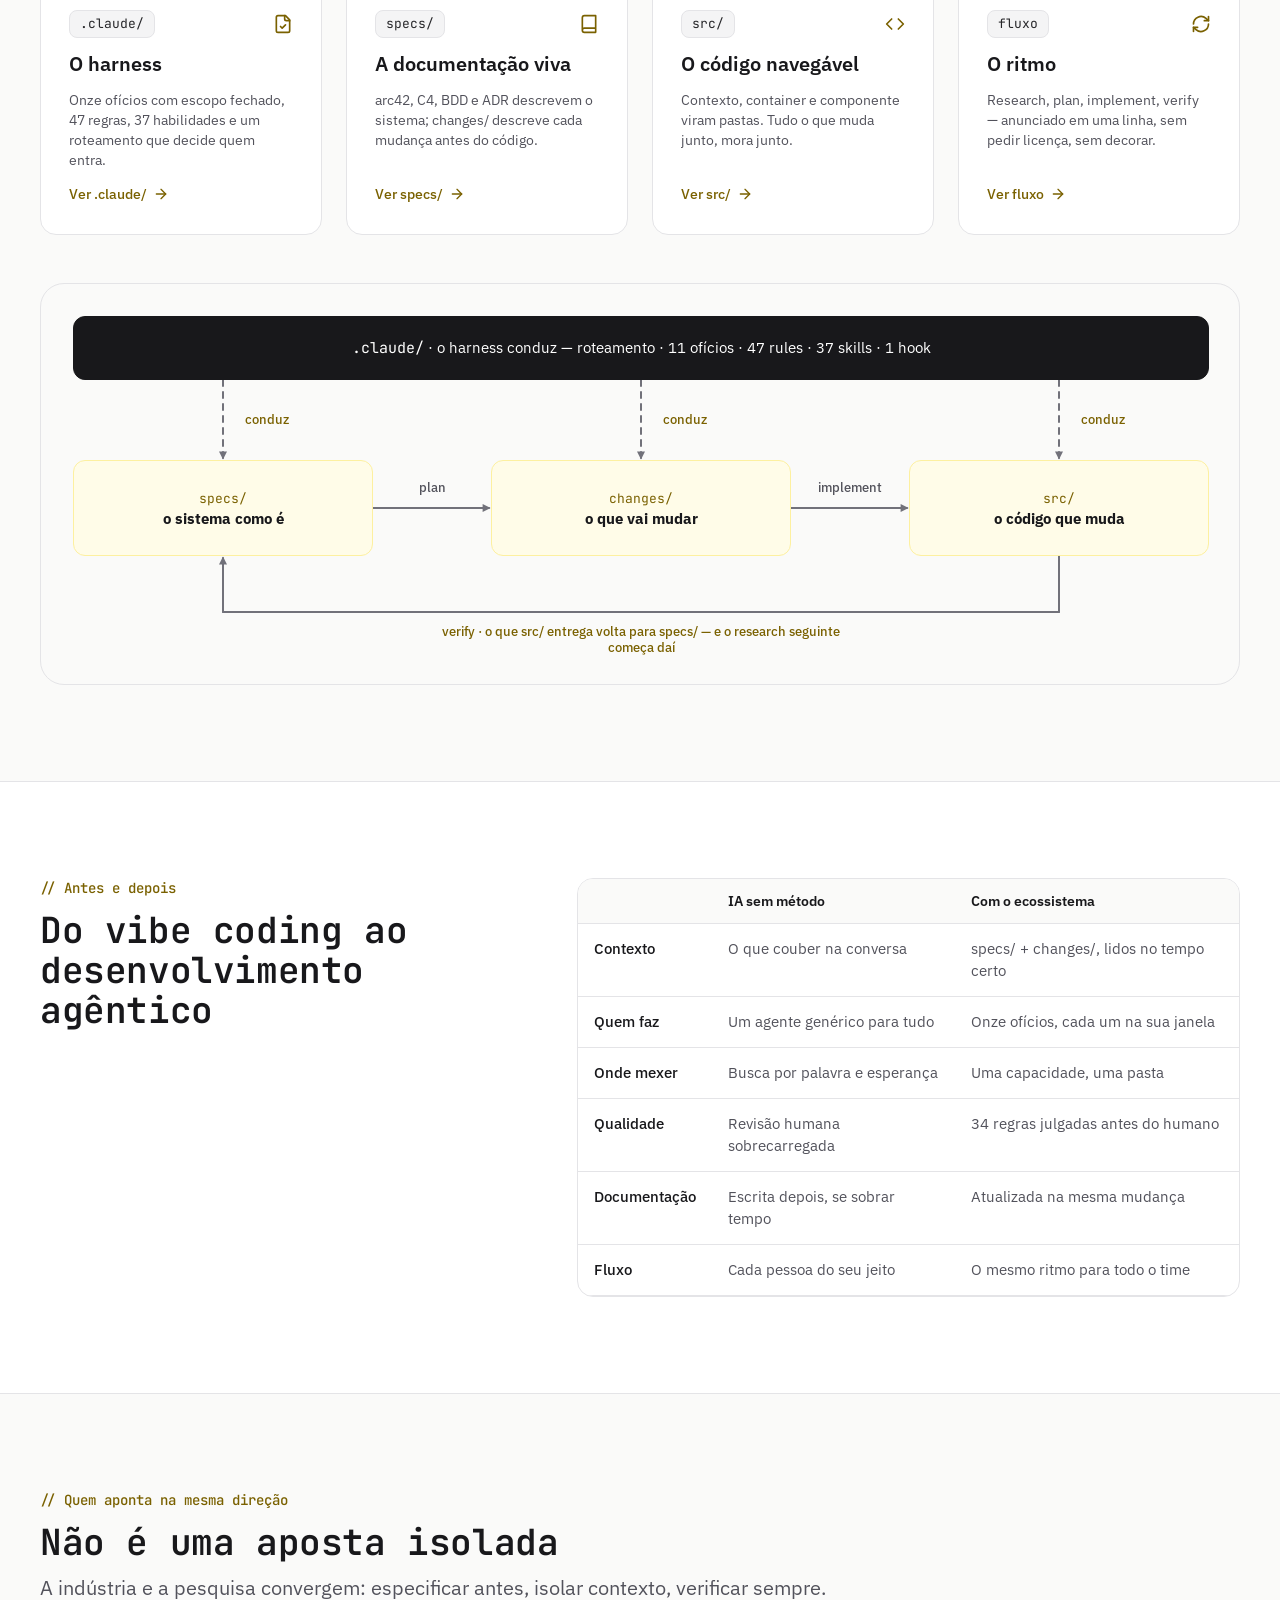
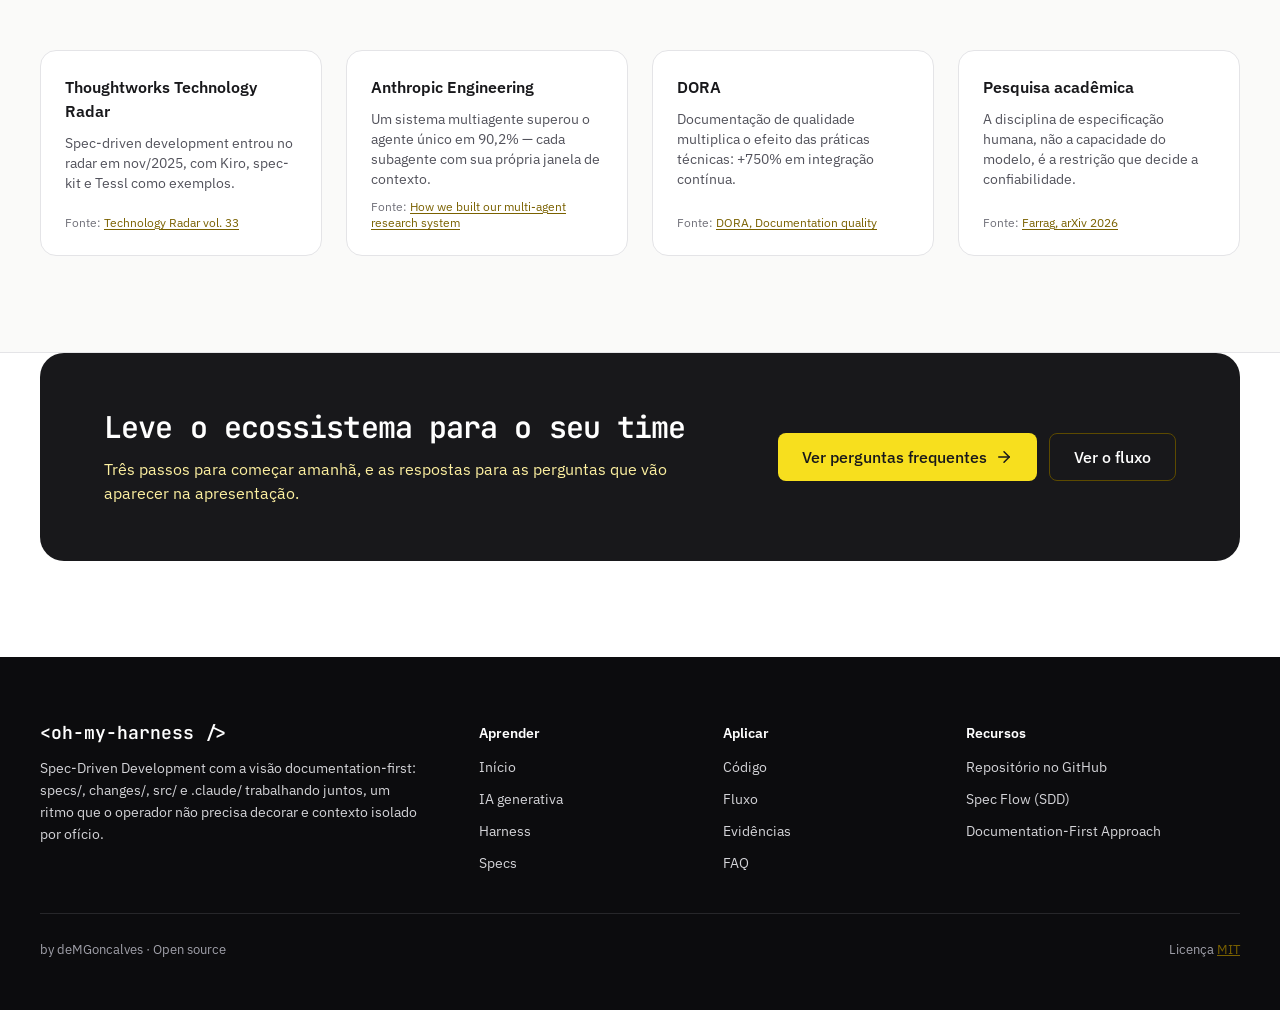
==== commit 8e347982: "chore: prepara o repositório para open source Adiciona LICENSE (MIT), CONTRIBUTING, CODE_OF_CONDUCT," ====
--- a/docs/index.html
+++ b/docs/index.html
@@ -13,7 +13,7 @@
 <link rel="stylesheet" href="assets/style.css">
 </head>
 <body>
-<header class="site-header"><div class="site-header-in"><a class="brand" href="index.html"><span class="brand-mark"><svg width="20" height="20" viewBox="0 0 24 24" fill="none" stroke="currentColor" stroke-width="2" stroke-linecap="round" stroke-linejoin="round" aria-hidden="true"><path d="m16 18 6-6-6-6"></path><path d="m8 6-6 6 6 6"></path></svg></span><span class="brand-text"><span class="brand-name">&lt;oh-my-harness /&gt;</span><span class="brand-by">by deMGoncalves</span></span></a><input type="checkbox" id="menu" class="menu-toggle" aria-label="Abrir menu"><label for="menu" class="menu-btn" aria-hidden="true"><span></span><span></span><span></span></label><nav class="site-nav" aria-label="Principal"><a href="index.html" aria-current="page">Início</a><a href="ia.html">IA generativa</a><a href="harness.html">Harness</a><a href="specs.html">Specs</a><a href="codigo.html">Código</a><a href="fluxo.html">Fluxo</a><a href="evidencias.html">Evidências</a><a href="faq.html">FAQ</a></nav><a class="gh" href="https://github.com/deMGoncalves" target="_blank" rel="noopener"><svg width="16" height="16" viewBox="0 0 24 24" fill="none" stroke="currentColor" stroke-width="2" stroke-linecap="round" stroke-linejoin="round" aria-hidden="true"><circle cx="18" cy="18" r="3"></circle><circle cx="6" cy="6" r="3"></circle><path d="M6 21V9a9 9 0 0 0 9 9"></path></svg>GitHub</a></div></header>
+<header class="site-header"><div class="site-header-in"><a class="brand" href="index.html"><span class="brand-mark"><svg width="20" height="20" viewBox="0 0 24 24" fill="none" stroke="currentColor" stroke-width="2" stroke-linecap="round" stroke-linejoin="round" aria-hidden="true"><path d="m16 18 6-6-6-6"></path><path d="m8 6-6 6 6 6"></path></svg></span><span class="brand-text"><span class="brand-name">&lt;oh-my-harness /&gt;</span><span class="brand-by">by deMGoncalves</span></span></a><input type="checkbox" id="menu" class="menu-toggle" aria-label="Abrir menu"><label for="menu" class="menu-btn" aria-hidden="true"><span></span><span></span><span></span></label><nav class="site-nav" aria-label="Principal"><a href="index.html" aria-current="page">Início</a><a href="ia.html">IA generativa</a><a href="harness.html">Harness</a><a href="specs.html">Specs</a><a href="codigo.html">Código</a><a href="fluxo.html">Fluxo</a><a href="evidencias.html">Evidências</a><a href="faq.html">FAQ</a></nav><a class="gh" href="https://github.com/deMGoncalves/oh-my-harness" target="_blank" rel="noopener"><svg width="16" height="16" viewBox="0 0 24 24" fill="none" stroke="currentColor" stroke-width="2" stroke-linecap="round" stroke-linejoin="round" aria-hidden="true"><circle cx="18" cy="18" r="3"></circle><circle cx="6" cy="6" r="3"></circle><path d="M6 21V9a9 9 0 0 0 9 9"></path></svg>GitHub</a></div></header>
 <main class="omh-page">
 
 <section style="padding: 88px var(--omh-gx) 80px; display: grid; grid-template-columns: 1.1fr 1fr; gap: 64px; align-items: center; box-sizing: border-box;">
@@ -74,7 +74,7 @@
 </section>
 <section style="padding: 0 var(--omh-gx) 96px; box-sizing: border-box;"><div style="background: var(--azoxo-900); border-radius: 24px; padding: 56px 64px; display: flex; align-items: center; justify-content: space-between; gap: 48px;"><div style="display: flex; flex-direction: column; gap: 12px; max-width: 640px;"><h2 style="margin: 0; font-size: 30px; line-height: 36px; font-weight: 600; color: var(--neutral-0);">Leve o ecossistema para o seu time</h2><p style="margin: 0; font-size: 16px; line-height: 24px; color: var(--azoxo-200);">Três passos para começar amanhã, e as respostas para as perguntas que vão aparecer na apresentação.</p></div><div style="display: flex; gap: 12px; flex-shrink: 0;"><a href="faq.html" class="omh-btnp">Ver perguntas frequentes<svg width="18" height="18" viewBox="0 0 24 24" fill="none" stroke="currentColor" stroke-width="2" stroke-linecap="round" stroke-linejoin="round" aria-hidden="true"><path d="M5 12h14"></path><path d="m12 5 7 7-7 7"></path></svg></a><a href="fluxo.html" style="display: inline-flex; align-items: center; height: 48px; padding: 0 24px; border-radius: 8px; border: 1px solid var(--azoxo-700); color: var(--neutral-0); font-size: 16px; font-weight: 500; text-decoration: none; box-sizing: border-box;">Ver o fluxo</a></div></div></section>
 </main>
-<footer class="site-footer"><div class="foot-grid"><div class="foot-about"><p class="foot-name">&lt;oh-my-harness /&gt;</p><p class="foot-desc">Spec-Driven Development com a visão documentation-first: specs/, changes/, src/ e .claude/ trabalhando juntos, um ritmo que o operador não precisa decorar e contexto isolado por ofício.</p></div><div class="foot-col"><p class="foot-title">Aprender</p><a href="index.html">Início</a><a href="ia.html">IA generativa</a><a href="harness.html">Harness</a><a href="specs.html">Specs</a></div><div class="foot-col"><p class="foot-title">Aplicar</p><a href="codigo.html">Código</a><a href="fluxo.html">Fluxo</a><a href="evidencias.html">Evidências</a><a href="faq.html">FAQ</a></div><div class="foot-col"><p class="foot-title">Recursos</p><a href="https://github.com/deMGoncalves">Repositório no GitHub</a><a href="https://spec-flow.demgoncalves.workers.dev/">Spec Flow (SDD)</a><a href="https://documentation-first-approach.vercel.app/pt-BR">Documentation-First Approach</a></div></div><div class="foot-bottom"><p>by deMGoncalves · Open source</p><p>Scaffold sob licença MIT · Templates sob CC-BY-4.0</p></div></footer>
+<footer class="site-footer"><div class="foot-grid"><div class="foot-about"><p class="foot-name">&lt;oh-my-harness /&gt;</p><p class="foot-desc">Spec-Driven Development com a visão documentation-first: specs/, changes/, src/ e .claude/ trabalhando juntos, um ritmo que o operador não precisa decorar e contexto isolado por ofício.</p></div><div class="foot-col"><p class="foot-title">Aprender</p><a href="index.html">Início</a><a href="ia.html">IA generativa</a><a href="harness.html">Harness</a><a href="specs.html">Specs</a></div><div class="foot-col"><p class="foot-title">Aplicar</p><a href="codigo.html">Código</a><a href="fluxo.html">Fluxo</a><a href="evidencias.html">Evidências</a><a href="faq.html">FAQ</a></div><div class="foot-col"><p class="foot-title">Recursos</p><a href="https://github.com/deMGoncalves/oh-my-harness">Repositório no GitHub</a><a href="https://spec-flow.demgoncalves.workers.dev/">Spec Flow (SDD)</a><a href="https://documentation-first-approach.vercel.app/pt-BR">Documentation-First Approach</a></div></div><div class="foot-bottom"><p>by deMGoncalves · Open source</p><p>Licença <a href="https://github.com/deMGoncalves/oh-my-harness/blob/main/LICENSE">MIT</a></p></div></footer>
 <script>
 /* encaixa os diagramas de largura fixa (desenhados a 1440px) na largura disponível */
 (function () {
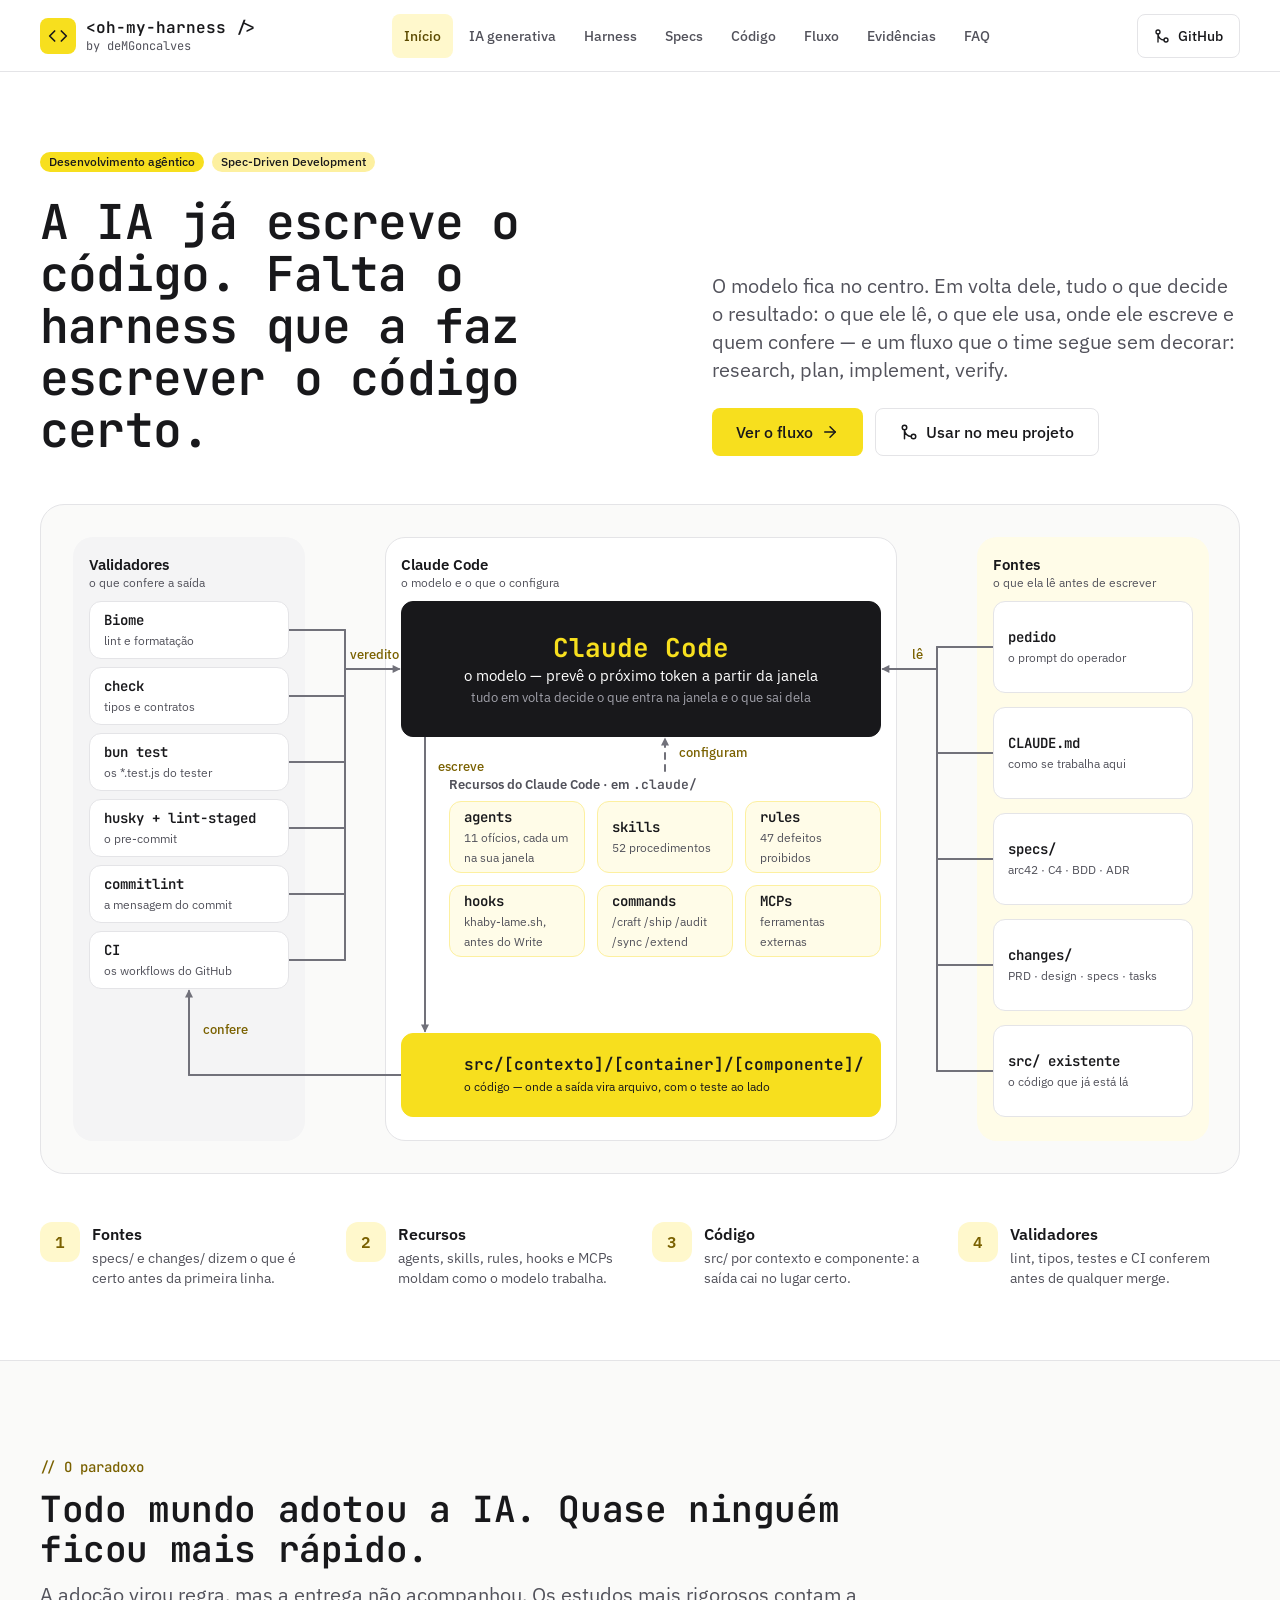
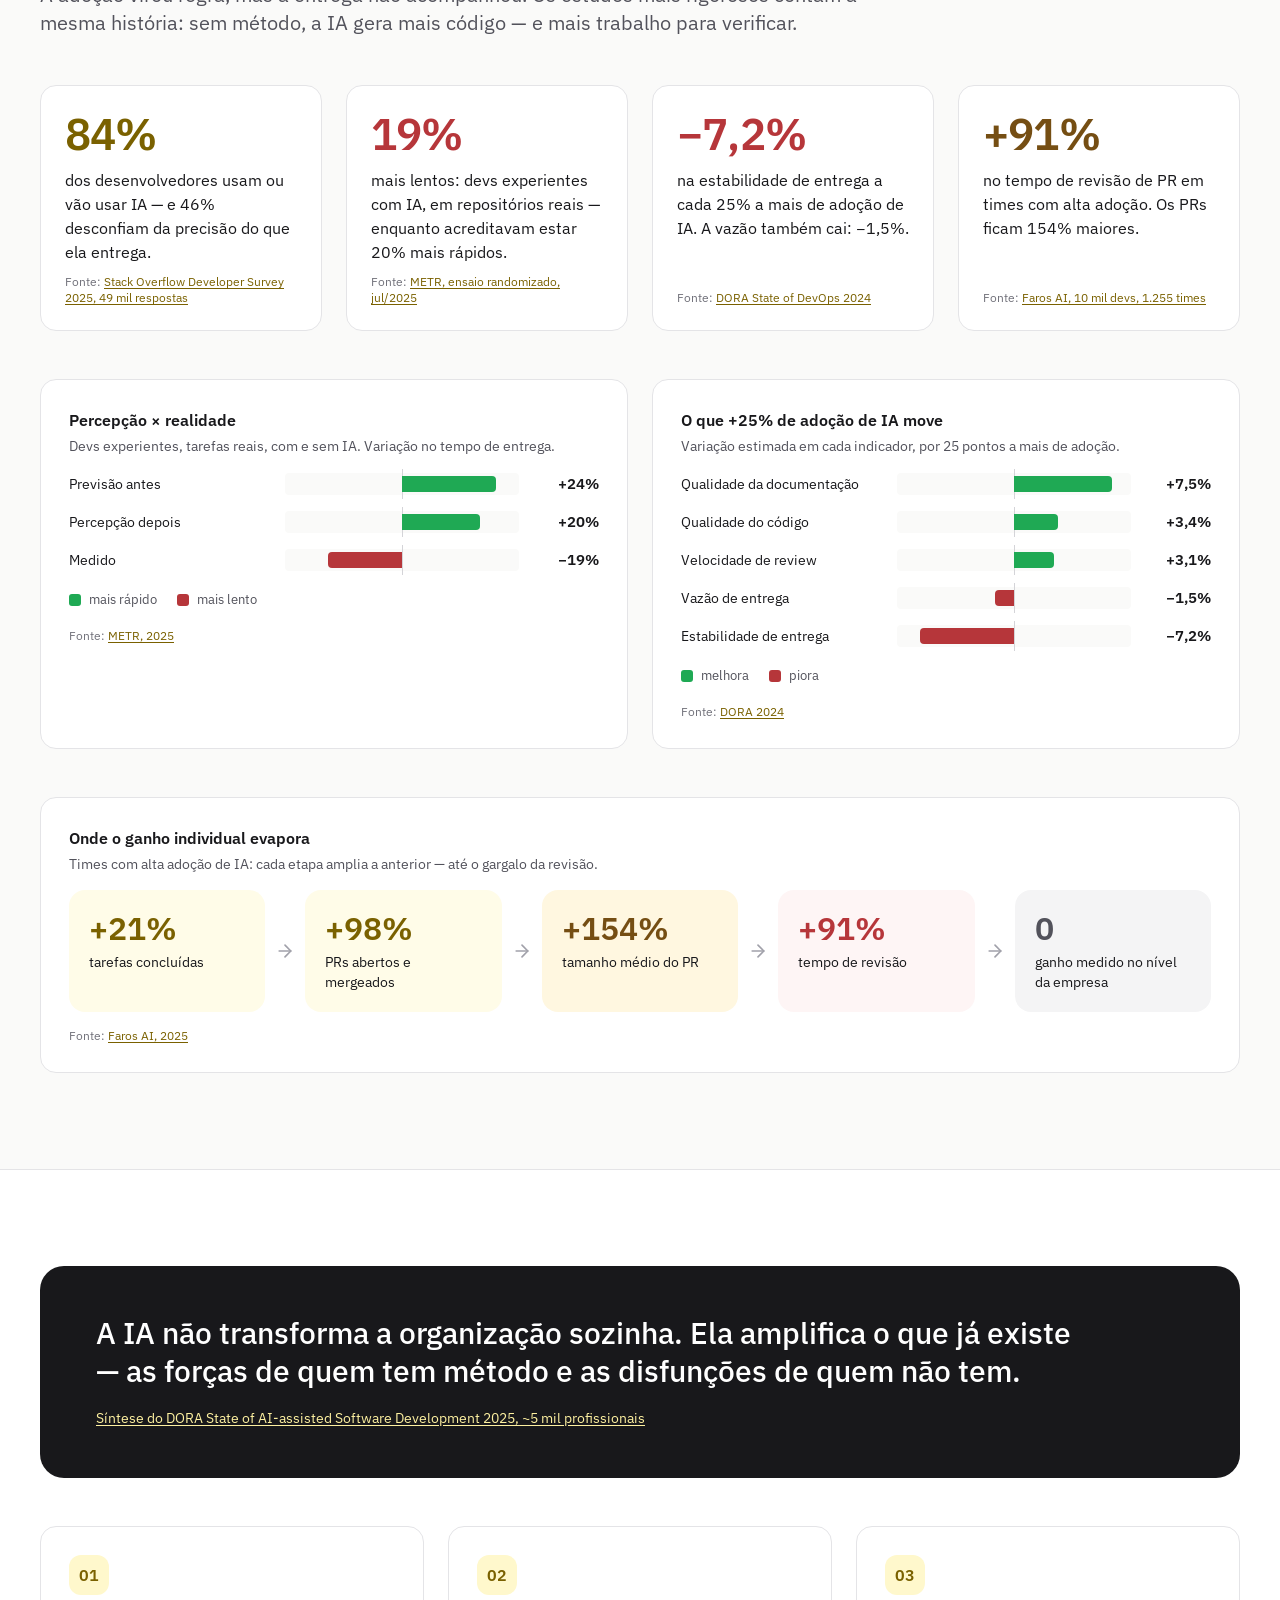
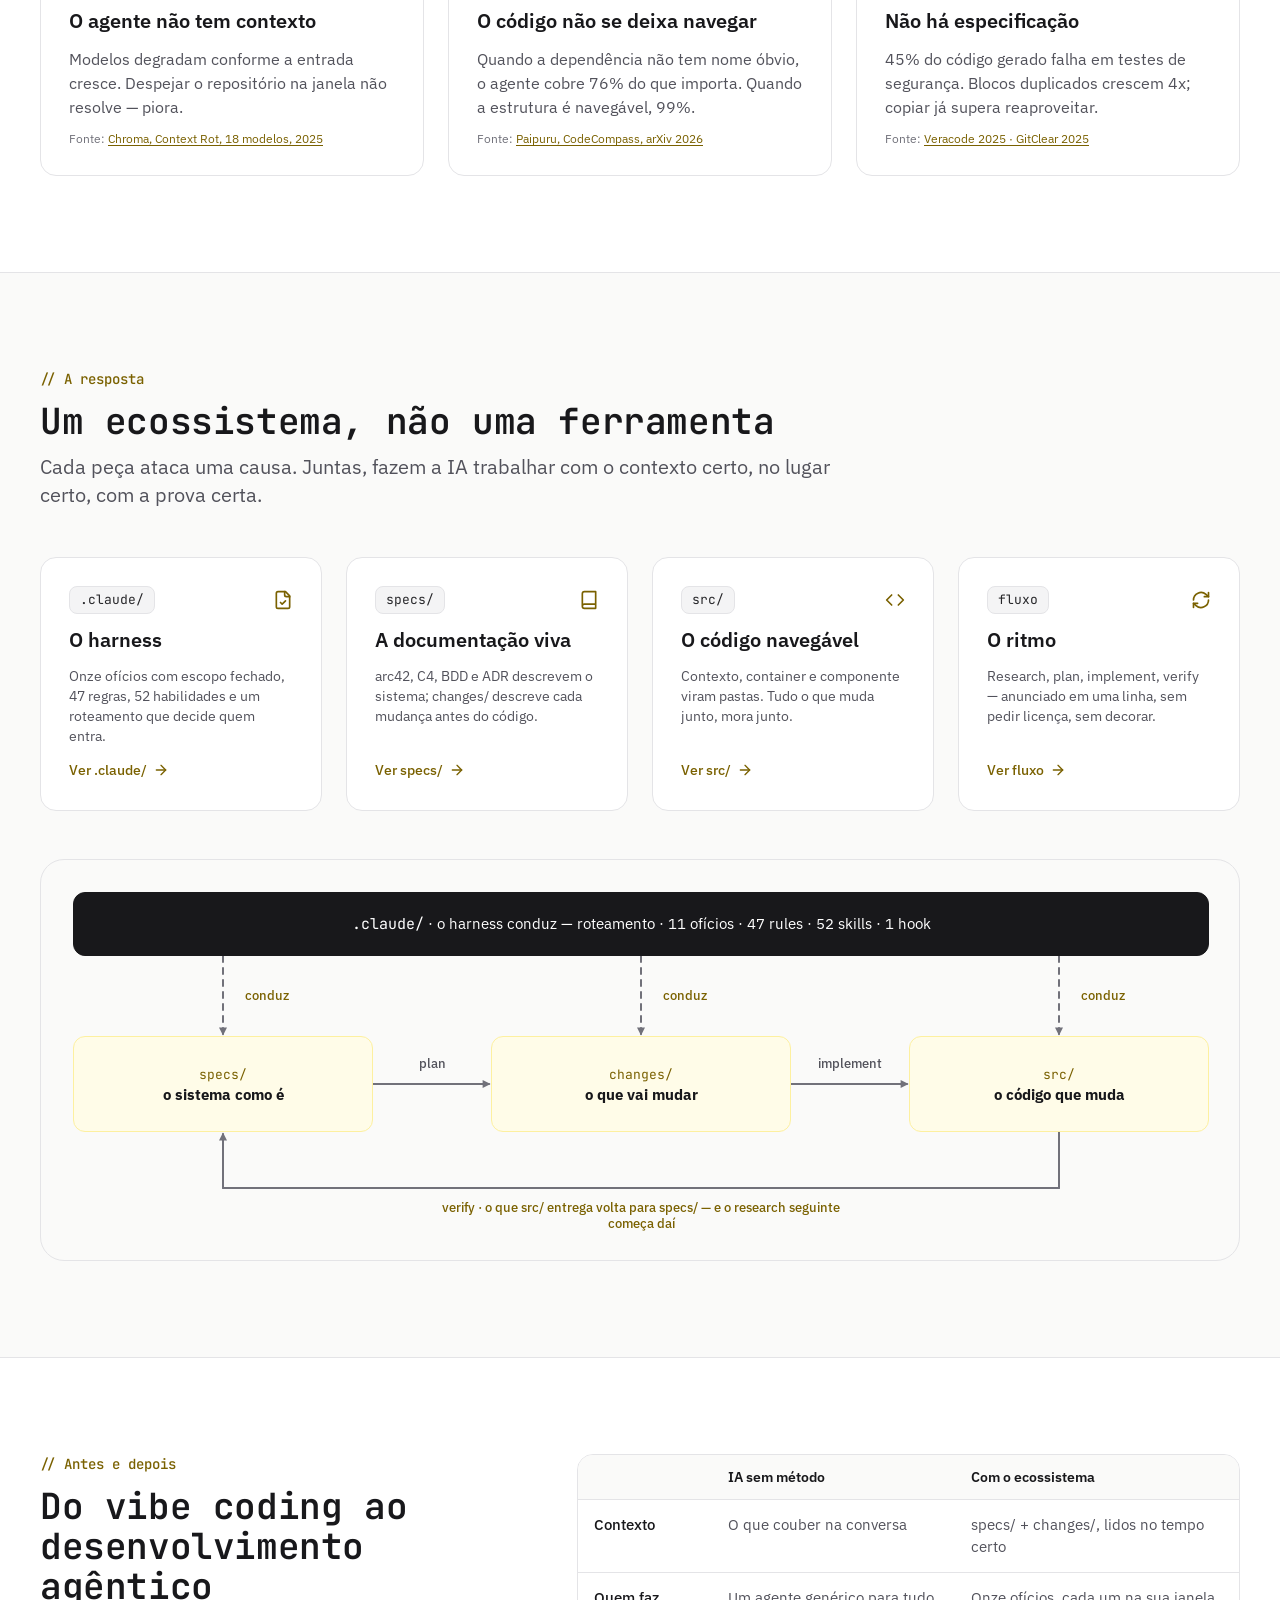
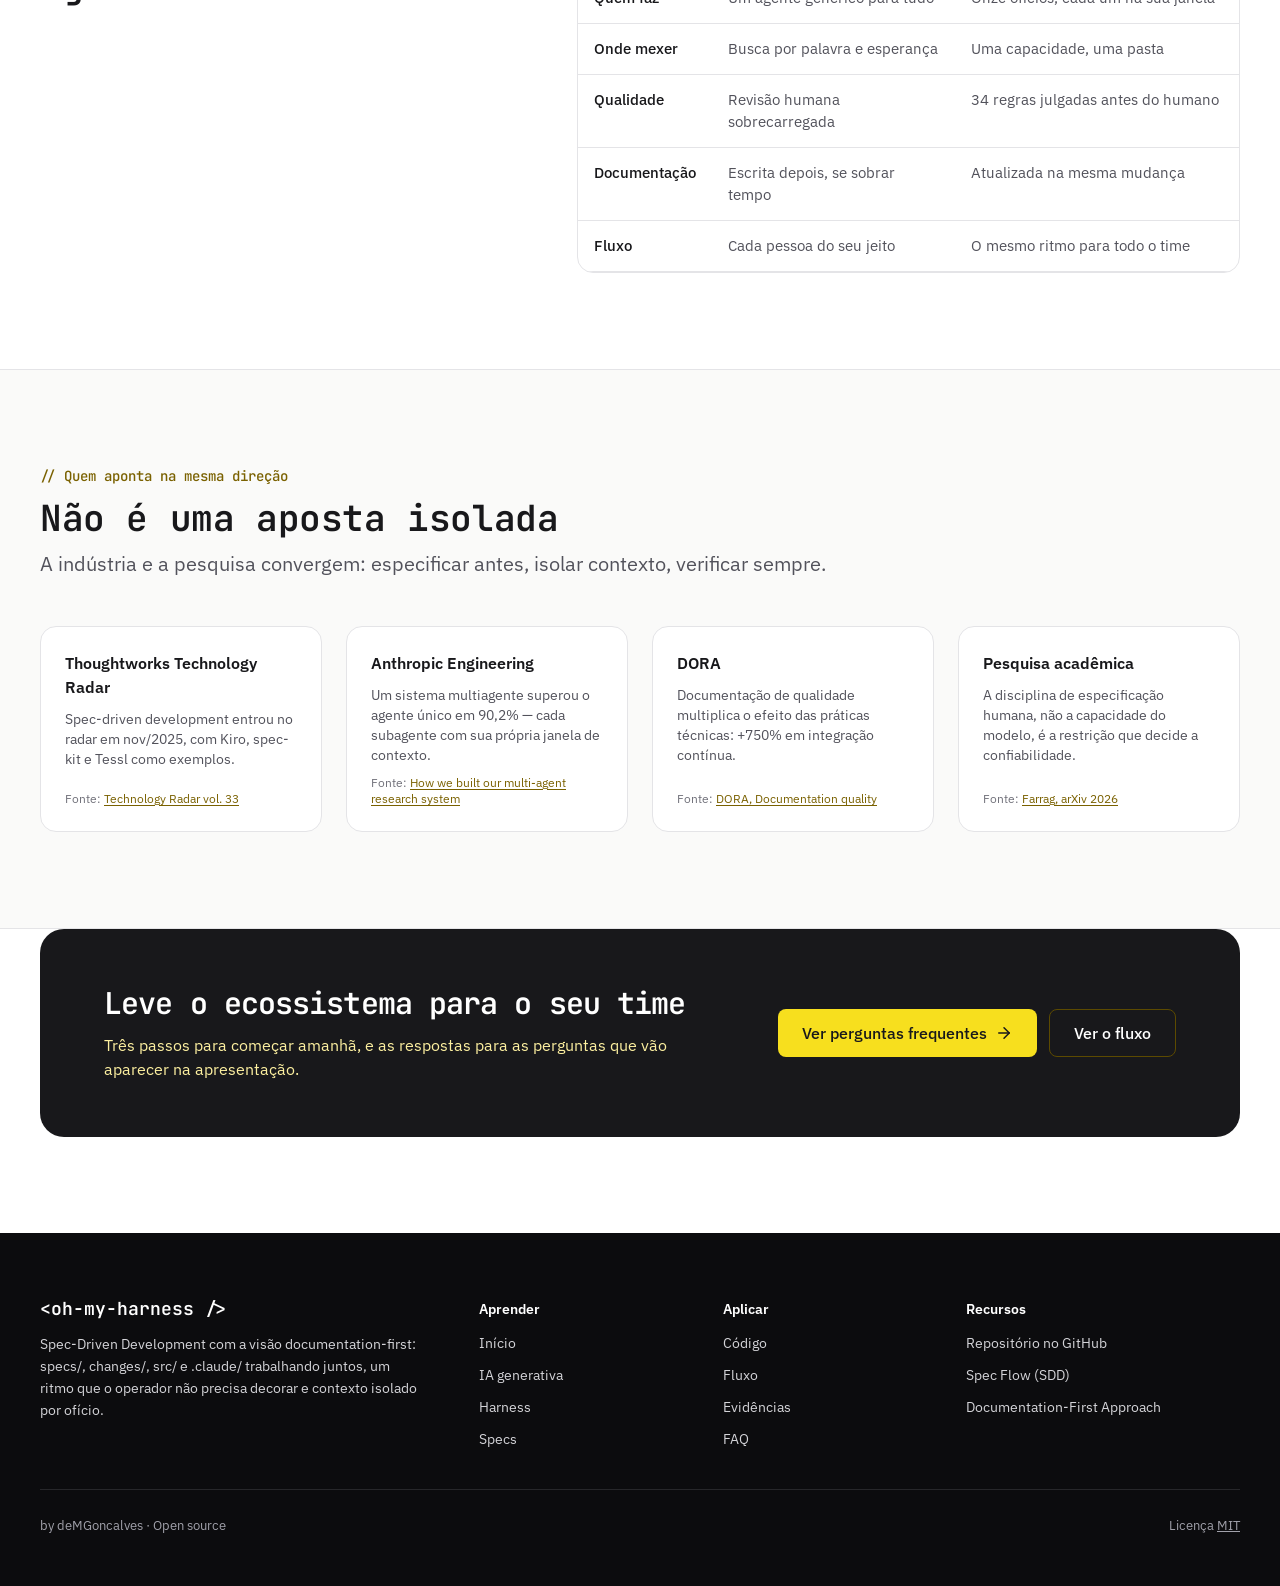
==== commit 3fba4de8: "chore(chart): grafico para exemplificar o harness" ====
--- a/docs/index.html
+++ b/docs/index.html
@@ -15,22 +15,7 @@
 <body>
 <header class="site-header"><div class="site-header-in"><a class="brand" href="index.html"><span class="brand-mark"><svg width="20" height="20" viewBox="0 0 24 24" fill="none" stroke="currentColor" stroke-width="2" stroke-linecap="round" stroke-linejoin="round" aria-hidden="true"><path d="m16 18 6-6-6-6"></path><path d="m8 6-6 6 6 6"></path></svg></span><span class="brand-text"><span class="brand-name">&lt;oh-my-harness /&gt;</span><span class="brand-by">by deMGoncalves</span></span></a><input type="checkbox" id="menu" class="menu-toggle" aria-label="Abrir menu"><label for="menu" class="menu-btn" aria-hidden="true"><span></span><span></span><span></span></label><nav class="site-nav" aria-label="Principal"><a href="index.html" aria-current="page">Início</a><a href="ia.html">IA generativa</a><a href="harness.html">Harness</a><a href="specs.html">Specs</a><a href="codigo.html">Código</a><a href="fluxo.html">Fluxo</a><a href="evidencias.html">Evidências</a><a href="faq.html">FAQ</a></nav><a class="gh" href="https://github.com/deMGoncalves/oh-my-harness" target="_blank" rel="noopener"><svg width="16" height="16" viewBox="0 0 24 24" fill="none" stroke="currentColor" stroke-width="2" stroke-linecap="round" stroke-linejoin="round" aria-hidden="true"><circle cx="18" cy="18" r="3"></circle><circle cx="6" cy="6" r="3"></circle><path d="M6 21V9a9 9 0 0 0 9 9"></path></svg>GitHub</a></div></header>
 <main class="omh-page">
-
-<section style="padding: 88px var(--omh-gx) 80px; display: grid; grid-template-columns: 1.1fr 1fr; gap: 64px; align-items: center; box-sizing: border-box;">
-<div style="display: flex; flex-direction: column; gap: 24px;">
-<div style="display: flex; gap: 8px;"><span class="omh-badge omh-badge-default">Desenvolvimento agêntico</span><span class="omh-badge omh-badge-secondary">Spec-Driven Development</span></div>
-<h1 class="omh-h1">A IA já escreve o código. Falta o sistema que faz ele dar certo.</h1>
-<p class="omh-lead">Um harness para o agente, uma documentação viva, uma base de código que a IA consegue navegar — e um fluxo que o time inteiro segue sem decorar: research, plan, implement, verify.</p>
-<div style="display: flex; gap: 12px;">
-<a href="fluxo.html" class="omh-btnp">Ver o fluxo<svg width="18" height="18" viewBox="0 0 24 24" fill="none" stroke="currentColor" stroke-width="2" stroke-linecap="round" stroke-linejoin="round" aria-hidden="true"><path d="M5 12h14"></path><path d="m12 5 7 7-7 7"></path></svg></a>
-<a href="ia.html" class="omh-btno">Como a IA funciona</a>
-</div>
-</div>
-<div style="background: var(--neutral-50); border: 1px solid var(--subtle); border-radius: 24px; padding: 28px; display: flex; flex-direction: column; gap: 12px;">
-<p class="omh-h4">Quatro peças, um ecossistema</p>
-<div class="omh-card" style="flex-direction: row; align-items: center; gap: 16px; padding: 18px 20px;"><span class="omh-dot"><svg width="20" height="20" viewBox="0 0 24 24" fill="none" stroke="currentColor" stroke-width="2" stroke-linecap="round" stroke-linejoin="round" aria-hidden="true"><path d="M15 2H6a2 2 0 0 0-2 2v16a2 2 0 0 0 2 2h12a2 2 0 0 0 2-2V7Z"></path><path d="M14 2v4a2 2 0 0 0 2 2h4"></path><path d="m9 15 2 2 4-4"></path></svg></span><div style="display: flex; flex-direction: column; gap: 2px;"><p style="margin: 0; font-family: var(--font-mono); font-size: 15px; font-weight: 500; color: var(--foreground);">.claude/</p><p class="omh-small">O harness: ofícios, regras, habilidades e um roteamento</p></div></div><div class="omh-card" style="flex-direction: row; align-items: center; gap: 16px; padding: 18px 20px;"><span class="omh-dot"><svg width="20" height="20" viewBox="0 0 24 24" fill="none" stroke="currentColor" stroke-width="2" stroke-linecap="round" stroke-linejoin="round" aria-hidden="true"><path d="M4 19.5v-15A2.5 2.5 0 0 1 6.5 2H20v20H6.5a2.5 2.5 0 0 1 0-5H20"></path></svg></span><div style="display: flex; flex-direction: column; gap: 2px;"><p style="margin: 0; font-family: var(--font-mono); font-size: 15px; font-weight: 500; color: var(--foreground);">specs/ + changes/</p><p class="omh-small">O sistema como é, e o que vai mudar</p></div></div><div class="omh-card" style="flex-direction: row; align-items: center; gap: 16px; padding: 18px 20px;"><span class="omh-dot"><svg width="20" height="20" viewBox="0 0 24 24" fill="none" stroke="currentColor" stroke-width="2" stroke-linecap="round" stroke-linejoin="round" aria-hidden="true"><path d="m16 18 6-6-6-6"></path><path d="m8 6-6 6 6 6"></path></svg></span><div style="display: flex; flex-direction: column; gap: 2px;"><p style="margin: 0; font-family: var(--font-mono); font-size: 15px; font-weight: 500; color: var(--foreground);">src/</p><p class="omh-small">Organizado por capacidade, legível para a IA</p></div></div><div class="omh-card" style="flex-direction: row; align-items: center; gap: 16px; padding: 18px 20px;"><span class="omh-dot"><svg width="20" height="20" viewBox="0 0 24 24" fill="none" stroke="currentColor" stroke-width="2" stroke-linecap="round" stroke-linejoin="round" aria-hidden="true"><path d="M3 12a9 9 0 0 1 15-6.7L21 8"></path><path d="M21 3v5h-5"></path><path d="M21 12a9 9 0 0 1-15 6.7L3 16"></path><path d="M8 16H3v5"></path></svg></span><div style="display: flex; flex-direction: column; gap: 2px;"><p style="margin: 0; font-family: var(--font-mono); font-size: 15px; font-weight: 500; color: var(--foreground);">research → plan → implement → verify</p><p class="omh-small">O ritmo que conecta as três</p></div></div>
-</div>
-</section>
+<section style="padding: 80px var(--omh-gx) 72px; display: flex; flex-direction: column; gap: 48px; box-sizing: border-box;"><div style="display: grid; grid-template-columns: 1.15fr 1fr; gap: 64px; align-items: end;"><div style="display: flex; flex-direction: column; gap: 24px;"><div style="display: flex; gap: 8px;"><span class="omh-badge omh-badge-default">Desenvolvimento agêntico</span><span class="omh-badge omh-badge-secondary">Spec-Driven Development</span></div><h1 class="omh-h1s">A IA já escreve o código. Falta o harness que a faz escrever o código certo.</h1></div><div style="display: flex; flex-direction: column; gap: 24px;"><p class="omh-lead">O modelo fica no centro. Em volta dele, tudo o que decide o resultado: o que ele lê, o que ele usa, onde ele escreve e quem confere — e um fluxo que o time segue sem decorar: research, plan, implement, verify.</p><div style="display: flex; gap: 12px;"><a href="fluxo.html" class="omh-btnp">Ver o fluxo<svg width="18" height="18" viewBox="0 0 24 24" fill="none" stroke="currentColor" stroke-width="2" stroke-linecap="round" stroke-linejoin="round" aria-hidden="true"><path d="M5 12h14"></path><path d="m12 5 7 7-7 7"></path></svg></a><a href="https://github.com/deMGoncalves/oh-my-harness" class="omh-btno"><svg width="18" height="18" viewBox="0 0 24 24" fill="none" stroke="currentColor" stroke-width="2" stroke-linecap="round" stroke-linejoin="round" aria-hidden="true"><circle cx="18" cy="18" r="3"></circle><circle cx="6" cy="6" r="3"></circle><path d="M6 21V9a9 9 0 0 0 9 9"></path></svg>Usar no meu projeto</a></div></div></div><div style="background: #FAFAF9; border: 1px solid var(--subtle); border-radius: 24px; padding: 32px;"><div class="omh-fit" data-w="1136" style="position: relative; width: 1136px; height: 604px; flex-shrink: 0;"><div style="position: absolute; left: 0px; top: 0px; width: 232px; height: 604px; background: #F4F4F5; border-radius: 20px; box-sizing: border-box;"></div><div style="position: absolute; left: 904px; top: 0px; width: 232px; height: 604px; background: #FFFCE8; border-radius: 20px; box-sizing: border-box;"></div><div style="position: absolute; left: 312px; top: 0px; width: 512px; height: 604px; background: #FFFFFF; border-radius: 20px; box-sizing: border-box; border: 1px solid #E4E4E7;"></div><svg width="56" height="8" viewBox="0 0 56 8" preserveAspectRatio="none" style="position: absolute; left: 864px; top: 106px; width: 56px; height: 8px; overflow: visible; fill: none; stroke: #71717A; stroke-width: 2; stroke-linecap: round; stroke-linejoin: round;"><path d="M 56 4 L 0 4"></path></svg><svg width="56" height="8" viewBox="0 0 56 8" preserveAspectRatio="none" style="position: absolute; left: 864px; top: 212px; width: 56px; height: 8px; overflow: visible; fill: none; stroke: #71717A; stroke-width: 2; stroke-linecap: round; stroke-linejoin: round;"><path d="M 56 4 L 0 4"></path></svg><svg width="56" height="8" viewBox="0 0 56 8" preserveAspectRatio="none" style="position: absolute; left: 864px; top: 318px; width: 56px; height: 8px; overflow: visible; fill: none; stroke: #71717A; stroke-width: 2; stroke-linecap: round; stroke-linejoin: round;"><path d="M 56 4 L 0 4"></path></svg><svg width="56" height="8" viewBox="0 0 56 8" preserveAspectRatio="none" style="position: absolute; left: 864px; top: 424px; width: 56px; height: 8px; overflow: visible; fill: none; stroke: #71717A; stroke-width: 2; stroke-linecap: round; stroke-linejoin: round;"><path d="M 56 4 L 0 4"></path></svg><svg width="56" height="8" viewBox="0 0 56 8" preserveAspectRatio="none" style="position: absolute; left: 864px; top: 530px; width: 56px; height: 8px; overflow: visible; fill: none; stroke: #71717A; stroke-width: 2; stroke-linecap: round; stroke-linejoin: round;"><path d="M 56 4 L 0 4"></path></svg><svg width="8" height="424" viewBox="0 0 8 424" preserveAspectRatio="none" style="position: absolute; left: 860px; top: 110px; width: 8px; height: 424px; overflow: visible; fill: none; stroke: #71717A; stroke-width: 2; stroke-linecap: round; stroke-linejoin: round;"><path d="M 4 0 L 4 424"></path></svg><svg width="54" height="8" viewBox="0 0 54 8" preserveAspectRatio="none" style="position: absolute; left: 810px; top: 128px; width: 54px; height: 8px; overflow: visible; fill: none; stroke: #71717A; stroke-width: 2; stroke-linecap: round; stroke-linejoin: round;"><defs><marker id="dc-arrow-head-filled" orient="auto" markerWidth="5" markerHeight="5" refX="3.2" refY="2" overflow="visible"><path d="M0 0 L4 2 L0 4 Z" fill="#71717A" stroke="none" style="fill: context-stroke"/></marker></defs><path d="M 54 4 L 0 4" marker-end="url(#dc-arrow-head-filled)"></path></svg><svg width="56" height="8" viewBox="0 0 56 8" preserveAspectRatio="none" style="position: absolute; left: 216px; top: 89px; width: 56px; height: 8px; overflow: visible; fill: none; stroke: #71717A; stroke-width: 2; stroke-linecap: round; stroke-linejoin: round;"><path d="M 0 4 L 56 4"></path></svg><svg width="56" height="8" viewBox="0 0 56 8" preserveAspectRatio="none" style="position: absolute; left: 216px; top: 155px; width: 56px; height: 8px; overflow: visible; fill: none; stroke: #71717A; stroke-width: 2; stroke-linecap: round; stroke-linejoin: round;"><path d="M 0 4 L 56 4"></path></svg><svg width="56" height="8" viewBox="0 0 56 8" preserveAspectRatio="none" style="position: absolute; left: 216px; top: 221px; width: 56px; height: 8px; overflow: visible; fill: none; stroke: #71717A; stroke-width: 2; stroke-linecap: round; stroke-linejoin: round;"><path d="M 0 4 L 56 4"></path></svg><svg width="56" height="8" viewBox="0 0 56 8" preserveAspectRatio="none" style="position: absolute; left: 216px; top: 287px; width: 56px; height: 8px; overflow: visible; fill: none; stroke: #71717A; stroke-width: 2; stroke-linecap: round; stroke-linejoin: round;"><path d="M 0 4 L 56 4"></path></svg><svg width="56" height="8" viewBox="0 0 56 8" preserveAspectRatio="none" style="position: absolute; left: 216px; top: 353px; width: 56px; height: 8px; overflow: visible; fill: none; stroke: #71717A; stroke-width: 2; stroke-linecap: round; stroke-linejoin: round;"><path d="M 0 4 L 56 4"></path></svg><svg width="56" height="8" viewBox="0 0 56 8" preserveAspectRatio="none" style="position: absolute; left: 216px; top: 419px; width: 56px; height: 8px; overflow: visible; fill: none; stroke: #71717A; stroke-width: 2; stroke-linecap: round; stroke-linejoin: round;"><path d="M 0 4 L 56 4"></path></svg><svg width="8" height="330" viewBox="0 0 8 330" preserveAspectRatio="none" style="position: absolute; left: 268px; top: 93px; width: 8px; height: 330px; overflow: visible; fill: none; stroke: #71717A; stroke-width: 2; stroke-linecap: round; stroke-linejoin: round;"><path d="M 4 0 L 4 330"></path></svg><svg width="54" height="8" viewBox="0 0 54 8" preserveAspectRatio="none" style="position: absolute; left: 272px; top: 128px; width: 54px; height: 8px; overflow: visible; fill: none; stroke: #71717A; stroke-width: 2; stroke-linecap: round; stroke-linejoin: round;"><defs><marker id="dc-arrow-head-filled" orient="auto" markerWidth="5" markerHeight="5" refX="3.2" refY="2" overflow="visible"><path d="M0 0 L4 2 L0 4 Z" fill="#71717A" stroke="none" style="fill: context-stroke"/></marker></defs><path d="M 0 4 L 54 4" marker-end="url(#dc-arrow-head-filled)"></path></svg><svg width="8" height="294" viewBox="0 0 8 294" preserveAspectRatio="none" style="position: absolute; left: 348px; top: 200px; width: 8px; height: 294px; overflow: visible; fill: none; stroke: #71717A; stroke-width: 2; stroke-linecap: round; stroke-linejoin: round;"><defs><marker id="dc-arrow-head-filled" orient="auto" markerWidth="5" markerHeight="5" refX="3.2" refY="2" overflow="visible"><path d="M0 0 L4 2 L0 4 Z" fill="#71717A" stroke="none" style="fill: context-stroke"/></marker></defs><path d="M 4 0 L 4 294" marker-end="url(#dc-arrow-head-filled)"></path></svg><svg width="8" height="32" viewBox="0 0 8 32" preserveAspectRatio="none" style="position: absolute; left: 588px; top: 202px; width: 8px; height: 32px; overflow: visible; fill: none; stroke: #71717A; stroke-width: 2; stroke-linecap: round; stroke-linejoin: round; stroke-dasharray: 6 6;"><defs><marker id="dc-arrow-head-filled" orient="auto" markerWidth="5" markerHeight="5" refX="3.2" refY="2" overflow="visible"><path d="M0 0 L4 2 L0 4 Z" fill="#71717A" stroke="none" style="fill: context-stroke"/></marker></defs><path d="M 4 32 L 4 0" marker-end="url(#dc-arrow-head-filled)"></path></svg><svg width="212" height="8" viewBox="0 0 212 8" preserveAspectRatio="none" style="position: absolute; left: 116px; top: 534px; width: 212px; height: 8px; overflow: visible; fill: none; stroke: #71717A; stroke-width: 2; stroke-linecap: round; stroke-linejoin: round;"><path d="M 212 4 L 0 4"></path></svg><svg width="8" height="84" viewBox="0 0 8 84" preserveAspectRatio="none" style="position: absolute; left: 112px; top: 454px; width: 8px; height: 84px; overflow: visible; fill: none; stroke: #71717A; stroke-width: 2; stroke-linecap: round; stroke-linejoin: round;"><defs><marker id="dc-arrow-head-filled" orient="auto" markerWidth="5" markerHeight="5" refX="3.2" refY="2" overflow="visible"><path d="M0 0 L4 2 L0 4 Z" fill="#71717A" stroke="none" style="fill: context-stroke"/></marker></defs><path d="M 4 84 L 4 0" marker-end="url(#dc-arrow-head-filled)"></path></svg><div style="position: absolute; left: 16px; top: 18px; width: 200px;"><div style="font-size: 15px; line-height: 20px; font-weight: 600; color: #18181B;">Validadores</div><div style="font-size: 12px; line-height: 16px; color: #52525B;">o que confere a saída</div></div><div style="position: absolute; left: 920px; top: 18px; width: 200px;"><div style="font-size: 15px; line-height: 20px; font-weight: 600; color: #18181B;">Fontes</div><div style="font-size: 12px; line-height: 16px; color: #52525B;">o que ela lê antes de escrever</div></div><div style="position: absolute; left: 328px; top: 18px; width: 480px;"><div style="font-size: 15px; line-height: 20px; font-weight: 600; color: #18181B;">Claude Code</div><div style="font-size: 12px; line-height: 16px; color: #52525B;">o modelo e o que o configura</div></div><div style="position: absolute; left: 920px; top: 64px; width: 200px; height: 92px; box-sizing: border-box; padding: 10px 14px; display: flex; align-items: center; justify-content: center; text-align: center; font-size: 15px; line-height: 20px; border-radius: 12px; background: #FFFFFF; border: 1px solid #E4E4E7;"><span style="display: block; text-align: left; width: 100%;"><span style="font-family: 'JetBrains Mono', monospace; font-size: 14px; line-height: 20px; font-weight: 600;">pedido</span><br><span style="font-size: 12px; line-height: 16px; color: #52525B;">o prompt do operador</span></span></div><div style="position: absolute; left: 920px; top: 170px; width: 200px; height: 92px; box-sizing: border-box; padding: 10px 14px; display: flex; align-items: center; justify-content: center; text-align: center; font-size: 15px; line-height: 20px; border-radius: 12px; background: #FFFFFF; border: 1px solid #E4E4E7;"><span style="display: block; text-align: left; width: 100%;"><span style="font-family: 'JetBrains Mono', monospace; font-size: 14px; line-height: 20px; font-weight: 600;">CLAUDE.md</span><br><span style="font-size: 12px; line-height: 16px; color: #52525B;">como se trabalha aqui</span></span></div><div style="position: absolute; left: 920px; top: 276px; width: 200px; height: 92px; box-sizing: border-box; padding: 10px 14px; display: flex; align-items: center; justify-content: center; text-align: center; font-size: 15px; line-height: 20px; border-radius: 12px; background: #FFFFFF; border: 1px solid #E4E4E7;"><span style="display: block; text-align: left; width: 100%;"><span style="font-family: 'JetBrains Mono', monospace; font-size: 14px; line-height: 20px; font-weight: 600;">specs/</span><br><span style="font-size: 12px; line-height: 16px; color: #52525B;">arc42 · C4 · BDD · ADR</span></span></div><div style="position: absolute; left: 920px; top: 382px; width: 200px; height: 92px; box-sizing: border-box; padding: 10px 14px; display: flex; align-items: center; justify-content: center; text-align: center; font-size: 15px; line-height: 20px; border-radius: 12px; background: #FFFFFF; border: 1px solid #E4E4E7;"><span style="display: block; text-align: left; width: 100%;"><span style="font-family: 'JetBrains Mono', monospace; font-size: 14px; line-height: 20px; font-weight: 600;">changes/</span><br><span style="font-size: 12px; line-height: 16px; color: #52525B;">PRD · design · specs · tasks</span></span></div><div style="position: absolute; left: 920px; top: 488px; width: 200px; height: 92px; box-sizing: border-box; padding: 10px 14px; display: flex; align-items: center; justify-content: center; text-align: center; font-size: 15px; line-height: 20px; border-radius: 12px; background: #FFFFFF; border: 1px solid #E4E4E7;"><span style="display: block; text-align: left; width: 100%;"><span style="font-family: 'JetBrains Mono', monospace; font-size: 14px; line-height: 20px; font-weight: 600;">src/ existente</span><br><span style="font-size: 12px; line-height: 16px; color: #52525B;">o código que já está lá</span></span></div><div style="position: absolute; left: 16px; top: 64px; width: 200px; height: 58px; box-sizing: border-box; padding: 10px 14px; display: flex; align-items: center; justify-content: center; text-align: center; font-size: 15px; line-height: 20px; border-radius: 12px; background: #FFFFFF; border: 1px solid #E4E4E7;"><span style="display: block; text-align: left; width: 100%;"><span style="font-family: 'JetBrains Mono', monospace; font-size: 14px; line-height: 20px; font-weight: 600;">Biome</span><br><span style="font-size: 12px; line-height: 16px; color: #52525B;">lint e formatação</span></span></div><div style="position: absolute; left: 16px; top: 130px; width: 200px; height: 58px; box-sizing: border-box; padding: 10px 14px; display: flex; align-items: center; justify-content: center; text-align: center; font-size: 15px; line-height: 20px; border-radius: 12px; background: #FFFFFF; border: 1px solid #E4E4E7;"><span style="display: block; text-align: left; width: 100%;"><span style="font-family: 'JetBrains Mono', monospace; font-size: 14px; line-height: 20px; font-weight: 600;">check</span><br><span style="font-size: 12px; line-height: 16px; color: #52525B;">tipos e contratos</span></span></div><div style="position: absolute; left: 16px; top: 196px; width: 200px; height: 58px; box-sizing: border-box; padding: 10px 14px; display: flex; align-items: center; justify-content: center; text-align: center; font-size: 15px; line-height: 20px; border-radius: 12px; background: #FFFFFF; border: 1px solid #E4E4E7;"><span style="display: block; text-align: left; width: 100%;"><span style="font-family: 'JetBrains Mono', monospace; font-size: 14px; line-height: 20px; font-weight: 600;">bun test</span><br><span style="font-size: 12px; line-height: 16px; color: #52525B;">os *.test.js do tester</span></span></div><div style="position: absolute; left: 16px; top: 262px; width: 200px; height: 58px; box-sizing: border-box; padding: 10px 14px; display: flex; align-items: center; justify-content: center; text-align: center; font-size: 15px; line-height: 20px; border-radius: 12px; background: #FFFFFF; border: 1px solid #E4E4E7;"><span style="display: block; text-align: left; width: 100%;"><span style="font-family: 'JetBrains Mono', monospace; font-size: 14px; line-height: 20px; font-weight: 600;">husky + lint-staged</span><br><span style="font-size: 12px; line-height: 16px; color: #52525B;">o pre-commit</span></span></div><div style="position: absolute; left: 16px; top: 328px; width: 200px; height: 58px; box-sizing: border-box; padding: 10px 14px; display: flex; align-items: center; justify-content: center; text-align: center; font-size: 15px; line-height: 20px; border-radius: 12px; background: #FFFFFF; border: 1px solid #E4E4E7;"><span style="display: block; text-align: left; width: 100%;"><span style="font-family: 'JetBrains Mono', monospace; font-size: 14px; line-height: 20px; font-weight: 600;">commitlint</span><br><span style="font-size: 12px; line-height: 16px; color: #52525B;">a mensagem do commit</span></span></div><div style="position: absolute; left: 16px; top: 394px; width: 200px; height: 58px; box-sizing: border-box; padding: 10px 14px; display: flex; align-items: center; justify-content: center; text-align: center; font-size: 15px; line-height: 20px; border-radius: 12px; background: #FFFFFF; border: 1px solid #E4E4E7;"><span style="display: block; text-align: left; width: 100%;"><span style="font-family: 'JetBrains Mono', monospace; font-size: 14px; line-height: 20px; font-weight: 600;">CI</span><br><span style="font-size: 12px; line-height: 16px; color: #52525B;">os workflows do GitHub</span></span></div><div style="position: absolute; left: 328px; top: 64px; width: 480px; height: 136px; box-sizing: border-box; padding: 10px 14px; display: flex; align-items: center; justify-content: center; text-align: center; font-size: 15px; line-height: 20px; border-radius: 12px; background: #18181B; border: 1px solid #18181B; color: #FFFFFF;"><span style="display: block; width: 100%;"><span style="font-family: 'JetBrains Mono', monospace; font-size: 26px; line-height: 34px; font-weight: 700; color: #F7DF1E;">Claude Code</span><br><span style="font-size: 15px; line-height: 22px; color: #FFFFFF;">o modelo — prevê o próximo token a partir da janela</span><br><span style="font-size: 13px; line-height: 20px; color: #A1A1AA;">tudo em volta decide o que entra na janela e o que sai dela</span></span></div><div style="position: absolute; left: 376px; top: 240px; font-size: 13px; line-height: 16px; font-weight: 600; color: #52525B;">Recursos do Claude Code · em <span style="font-family: 'JetBrains Mono', monospace;">.claude/</span></div><div style="position: absolute; left: 376px; top: 264px; width: 136px; height: 72px; box-sizing: border-box; padding: 10px 14px; display: flex; align-items: center; justify-content: center; text-align: center; font-size: 15px; line-height: 20px; border-radius: 12px; background: #FFFCE8; border: 1px solid #FDF0A0;"><span style="display: block; text-align: left; width: 100%;"><span style="font-family: 'JetBrains Mono', monospace; font-size: 14px; line-height: 20px; font-weight: 600;">agents</span><br><span style="font-size: 12px; line-height: 16px; color: #52525B;">11 ofícios, cada um na sua janela</span></span></div><div style="position: absolute; left: 524px; top: 264px; width: 136px; height: 72px; box-sizing: border-box; padding: 10px 14px; display: flex; align-items: center; justify-content: center; text-align: center; font-size: 15px; line-height: 20px; border-radius: 12px; background: #FFFCE8; border: 1px solid #FDF0A0;"><span style="display: block; text-align: left; width: 100%;"><span style="font-family: 'JetBrains Mono', monospace; font-size: 14px; line-height: 20px; font-weight: 600;">skills</span><br><span style="font-size: 12px; line-height: 16px; color: #52525B;">52 procedimentos</span></span></div><div style="position: absolute; left: 672px; top: 264px; width: 136px; height: 72px; box-sizing: border-box; padding: 10px 14px; display: flex; align-items: center; justify-content: center; text-align: center; font-size: 15px; line-height: 20px; border-radius: 12px; background: #FFFCE8; border: 1px solid #FDF0A0;"><span style="display: block; text-align: left; width: 100%;"><span style="font-family: 'JetBrains Mono', monospace; font-size: 14px; line-height: 20px; font-weight: 600;">rules</span><br><span style="font-size: 12px; line-height: 16px; color: #52525B;">47 defeitos proibidos</span></span></div><div style="position: absolute; left: 376px; top: 348px; width: 136px; height: 72px; box-sizing: border-box; padding: 10px 14px; display: flex; align-items: center; justify-content: center; text-align: center; font-size: 15px; line-height: 20px; border-radius: 12px; background: #FFFCE8; border: 1px solid #FDF0A0;"><span style="display: block; text-align: left; width: 100%;"><span style="font-family: 'JetBrains Mono', monospace; font-size: 14px; line-height: 20px; font-weight: 600;">hooks</span><br><span style="font-size: 12px; line-height: 16px; color: #52525B;">khaby-lame.sh, antes do Write</span></span></div><div style="position: absolute; left: 524px; top: 348px; width: 136px; height: 72px; box-sizing: border-box; padding: 10px 14px; display: flex; align-items: center; justify-content: center; text-align: center; font-size: 15px; line-height: 20px; border-radius: 12px; background: #FFFCE8; border: 1px solid #FDF0A0;"><span style="display: block; text-align: left; width: 100%;"><span style="font-family: 'JetBrains Mono', monospace; font-size: 14px; line-height: 20px; font-weight: 600;">commands</span><br><span style="font-size: 12px; line-height: 16px; color: #52525B;">/craft /ship /audit /sync /extend</span></span></div><div style="position: absolute; left: 672px; top: 348px; width: 136px; height: 72px; box-sizing: border-box; padding: 10px 14px; display: flex; align-items: center; justify-content: center; text-align: center; font-size: 15px; line-height: 20px; border-radius: 12px; background: #FFFCE8; border: 1px solid #FDF0A0;"><span style="display: block; text-align: left; width: 100%;"><span style="font-family: 'JetBrains Mono', monospace; font-size: 14px; line-height: 20px; font-weight: 600;">MCPs</span><br><span style="font-size: 12px; line-height: 16px; color: #52525B;">ferramentas externas</span></span></div><div style="position: absolute; left: 328px; top: 496px; width: 480px; height: 84px; box-sizing: border-box; padding: 10px 14px 10px 62px; display: flex; align-items: center; justify-content: center; text-align: center; font-size: 15px; line-height: 20px; border-radius: 12px; background: #F7DF1E; border: 1px solid #F7DF1E; color: #18181B;"><span style="display: block; text-align: left; width: 100%;"><span style="font-family: 'JetBrains Mono', monospace; font-size: 16px; line-height: 22px; font-weight: 600;">src/[contexto]/[container]/[componente]/</span><br><span style="font-size: 12px; line-height: 16px; color: #18181B;">o código — onde a saída vira arquivo, com o teste ao lado</span></span></div><div style="position: absolute; left: 830px; top: 110px; width: 28px; text-align: center; font-size: 13px; line-height: 16px; font-weight: 500; color: #7A6100;">lê</div><div style="position: absolute; left: 274px; top: 110px; width: 54px; text-align: center; font-size: 13px; line-height: 16px; font-weight: 500; color: #7A6100;">veredito</div><div style="position: absolute; left: 360px; top: 222px; width: 56px; text-align: center; font-size: 13px; line-height: 16px; font-weight: 500; color: #7A6100;">escreve</div><div style="position: absolute; left: 600px; top: 208px; width: 80px; text-align: center; font-size: 13px; line-height: 16px; font-weight: 500; color: #7A6100;">configuram</div><div style="position: absolute; left: 124px; top: 485px; width: 56px; text-align: center; font-size: 13px; line-height: 16px; font-weight: 500; color: #7A6100;">confere</div></div><div class="omh-map-mob"><div class="mm-box mm-src"><p class="mm-t">Fontes</p><p class="mm-s">o que ela lê antes de escrever</p><div class="mm-chips"><span>pedido</span><span>CLAUDE.md</span><span>specs/</span><span>changes/</span><span>src/ existente</span></div></div><div class="mm-arrow">↓ <span>lê</span></div><div class="mm-box mm-model"><p class="mm-t">Claude Code</p><p class="mm-s">o modelo — prevê o próximo token a partir da janela</p></div><div class="mm-box mm-res"><p class="mm-t">Recursos · .claude/</p><p class="mm-s">configuram o modelo</p><div class="mm-chips"><span>agents · 11</span><span>skills · 52</span><span>rules · 47</span><span>hooks</span><span>commands · 5</span><span>MCPs</span></div></div><div class="mm-arrow">↓ <span>escreve</span></div><div class="mm-box mm-code"><p class="mm-t">src/[contexto]/[container]/[componente]/</p><p class="mm-s">onde a saída vira arquivo, com o teste ao lado</p></div><div class="mm-arrow">↓ <span>confere</span></div><div class="mm-box mm-val"><p class="mm-t">Validadores</p><p class="mm-s">o veredito volta para o modelo</p><div class="mm-chips"><span>Biome</span><span>check</span><span>bun test</span><span>husky + lint-staged</span><span>commitlint</span><span>CI</span></div></div></div></div><div class="omh-g4"><div style="display: flex; gap: 12px; align-items: flex-start;"><span class="omh-dot">1</span><div style="display: flex; flex-direction: column; gap: 2px;"><p class="omh-h4">Fontes</p><p class="omh-small">specs/ e changes/ dizem o que é certo antes da primeira linha.</p></div></div><div style="display: flex; gap: 12px; align-items: flex-start;"><span class="omh-dot">2</span><div style="display: flex; flex-direction: column; gap: 2px;"><p class="omh-h4">Recursos</p><p class="omh-small">agents, skills, rules, hooks e MCPs moldam como o modelo trabalha.</p></div></div><div style="display: flex; gap: 12px; align-items: flex-start;"><span class="omh-dot">3</span><div style="display: flex; flex-direction: column; gap: 2px;"><p class="omh-h4">Código</p><p class="omh-small">src/ por contexto e componente: a saída cai no lugar certo.</p></div></div><div style="display: flex; gap: 12px; align-items: flex-start;"><span class="omh-dot">4</span><div style="display: flex; flex-direction: column; gap: 2px;"><p class="omh-h4">Validadores</p><p class="omh-small">lint, tipos, testes e CI conferem antes de qualquer merge.</p></div></div></div></section>
 
 <section class="omh-sectint">
 <div style="display: flex; flex-direction: column; gap: 12px; max-width: 820px;"><p class="omh-eyebrow">// O paradoxo</p><h2 class="omh-h2">Todo mundo adotou a IA. Quase ninguém ficou mais rápido.</h2><p class="omh-lead">A adoção virou regra, mas a entrega não acompanhou. Os estudos mais rigorosos contam a mesma história: sem método, a IA gera mais código — e mais trabalho para verificar.</p></div>
@@ -55,9 +40,9 @@
 <section class="omh-sectint">
 <div style="display: flex; flex-direction: column; gap: 12px; max-width: 820px;"><p class="omh-eyebrow">// A resposta</p><h2 class="omh-h2">Um ecossistema, não uma ferramenta</h2><p class="omh-lead">Cada peça ataca uma causa. Juntas, fazem a IA trabalhar com o contexto certo, no lugar certo, com a prova certa.</p></div>
 <div class="omh-g4">
-<a href="harness.html" class="omh-card" style="padding: 28px; gap: 12px; text-decoration: none;"><div style="display: flex; justify-content: space-between; align-items: center;"><span class="omh-chipmono">.claude/</span><span style="color: var(--azoxo-600); display: flex;"><svg width="20" height="20" viewBox="0 0 24 24" fill="none" stroke="currentColor" stroke-width="2" stroke-linecap="round" stroke-linejoin="round" aria-hidden="true"><path d="M15 2H6a2 2 0 0 0-2 2v16a2 2 0 0 0 2 2h12a2 2 0 0 0 2-2V7Z"></path><path d="M14 2v4a2 2 0 0 0 2 2h4"></path><path d="m9 15 2 2 4-4"></path></svg></span></div><h3 class="omh-h3">O harness</h3><p class="omh-small" style="flex-grow: 1;">Onze ofícios com escopo fechado, 47 regras, 37 habilidades e um roteamento que decide quem entra.</p><span style="display: inline-flex; align-items: center; gap: 6px; font-size: 14px; font-weight: 500; color: var(--azoxo-600);">Ver .claude/<svg width="16" height="16" viewBox="0 0 24 24" fill="none" stroke="currentColor" stroke-width="2" stroke-linecap="round" stroke-linejoin="round" aria-hidden="true"><path d="M5 12h14"></path><path d="m12 5 7 7-7 7"></path></svg></span></a><a href="specs.html" class="omh-card" style="padding: 28px; gap: 12px; text-decoration: none;"><div style="display: flex; justify-content: space-between; align-items: center;"><span class="omh-chipmono">specs/</span><span style="color: var(--azoxo-600); display: flex;"><svg width="20" height="20" viewBox="0 0 24 24" fill="none" stroke="currentColor" stroke-width="2" stroke-linecap="round" stroke-linejoin="round" aria-hidden="true"><path d="M4 19.5v-15A2.5 2.5 0 0 1 6.5 2H20v20H6.5a2.5 2.5 0 0 1 0-5H20"></path></svg></span></div><h3 class="omh-h3">A documentação viva</h3><p class="omh-small" style="flex-grow: 1;">arc42, C4, BDD e ADR descrevem o sistema; changes/ descreve cada mudança antes do código.</p><span style="display: inline-flex; align-items: center; gap: 6px; font-size: 14px; font-weight: 500; color: var(--azoxo-600);">Ver specs/<svg width="16" height="16" viewBox="0 0 24 24" fill="none" stroke="currentColor" stroke-width="2" stroke-linecap="round" stroke-linejoin="round" aria-hidden="true"><path d="M5 12h14"></path><path d="m12 5 7 7-7 7"></path></svg></span></a><a href="codigo.html" class="omh-card" style="padding: 28px; gap: 12px; text-decoration: none;"><div style="display: flex; justify-content: space-between; align-items: center;"><span class="omh-chipmono">src/</span><span style="color: var(--azoxo-600); display: flex;"><svg width="20" height="20" viewBox="0 0 24 24" fill="none" stroke="currentColor" stroke-width="2" stroke-linecap="round" stroke-linejoin="round" aria-hidden="true"><path d="m16 18 6-6-6-6"></path><path d="m8 6-6 6 6 6"></path></svg></span></div><h3 class="omh-h3">O código navegável</h3><p class="omh-small" style="flex-grow: 1;">Contexto, container e componente viram pastas. Tudo o que muda junto, mora junto.</p><span style="display: inline-flex; align-items: center; gap: 6px; font-size: 14px; font-weight: 500; color: var(--azoxo-600);">Ver src/<svg width="16" height="16" viewBox="0 0 24 24" fill="none" stroke="currentColor" stroke-width="2" stroke-linecap="round" stroke-linejoin="round" aria-hidden="true"><path d="M5 12h14"></path><path d="m12 5 7 7-7 7"></path></svg></span></a><a href="fluxo.html" class="omh-card" style="padding: 28px; gap: 12px; text-decoration: none;"><div style="display: flex; justify-content: space-between; align-items: center;"><span class="omh-chipmono">fluxo</span><span style="color: var(--azoxo-600); display: flex;"><svg width="20" height="20" viewBox="0 0 24 24" fill="none" stroke="currentColor" stroke-width="2" stroke-linecap="round" stroke-linejoin="round" aria-hidden="true"><path d="M3 12a9 9 0 0 1 15-6.7L21 8"></path><path d="M21 3v5h-5"></path><path d="M21 12a9 9 0 0 1-15 6.7L3 16"></path><path d="M8 16H3v5"></path></svg></span></div><h3 class="omh-h3">O ritmo</h3><p class="omh-small" style="flex-grow: 1;">Research, plan, implement, verify — anunciado em uma linha, sem pedir licença, sem decorar.</p><span style="display: inline-flex; align-items: center; gap: 6px; font-size: 14px; font-weight: 500; color: var(--azoxo-600);">Ver fluxo<svg width="16" height="16" viewBox="0 0 24 24" fill="none" stroke="currentColor" stroke-width="2" stroke-linecap="round" stroke-linejoin="round" aria-hidden="true"><path d="M5 12h14"></path><path d="m12 5 7 7-7 7"></path></svg></span></a>
+<a href="harness.html" class="omh-card" style="padding: 28px; gap: 12px; text-decoration: none;"><div style="display: flex; justify-content: space-between; align-items: center;"><span class="omh-chipmono">.claude/</span><span style="color: var(--azoxo-600); display: flex;"><svg width="20" height="20" viewBox="0 0 24 24" fill="none" stroke="currentColor" stroke-width="2" stroke-linecap="round" stroke-linejoin="round" aria-hidden="true"><path d="M15 2H6a2 2 0 0 0-2 2v16a2 2 0 0 0 2 2h12a2 2 0 0 0 2-2V7Z"></path><path d="M14 2v4a2 2 0 0 0 2 2h4"></path><path d="m9 15 2 2 4-4"></path></svg></span></div><h3 class="omh-h3">O harness</h3><p class="omh-small" style="flex-grow: 1;">Onze ofícios com escopo fechado, 47 regras, 52 habilidades e um roteamento que decide quem entra.</p><span style="display: inline-flex; align-items: center; gap: 6px; font-size: 14px; font-weight: 500; color: var(--azoxo-600);">Ver .claude/<svg width="16" height="16" viewBox="0 0 24 24" fill="none" stroke="currentColor" stroke-width="2" stroke-linecap="round" stroke-linejoin="round" aria-hidden="true"><path d="M5 12h14"></path><path d="m12 5 7 7-7 7"></path></svg></span></a><a href="specs.html" class="omh-card" style="padding: 28px; gap: 12px; text-decoration: none;"><div style="display: flex; justify-content: space-between; align-items: center;"><span class="omh-chipmono">specs/</span><span style="color: var(--azoxo-600); display: flex;"><svg width="20" height="20" viewBox="0 0 24 24" fill="none" stroke="currentColor" stroke-width="2" stroke-linecap="round" stroke-linejoin="round" aria-hidden="true"><path d="M4 19.5v-15A2.5 2.5 0 0 1 6.5 2H20v20H6.5a2.5 2.5 0 0 1 0-5H20"></path></svg></span></div><h3 class="omh-h3">A documentação viva</h3><p class="omh-small" style="flex-grow: 1;">arc42, C4, BDD e ADR descrevem o sistema; changes/ descreve cada mudança antes do código.</p><span style="display: inline-flex; align-items: center; gap: 6px; font-size: 14px; font-weight: 500; color: var(--azoxo-600);">Ver specs/<svg width="16" height="16" viewBox="0 0 24 24" fill="none" stroke="currentColor" stroke-width="2" stroke-linecap="round" stroke-linejoin="round" aria-hidden="true"><path d="M5 12h14"></path><path d="m12 5 7 7-7 7"></path></svg></span></a><a href="codigo.html" class="omh-card" style="padding: 28px; gap: 12px; text-decoration: none;"><div style="display: flex; justify-content: space-between; align-items: center;"><span class="omh-chipmono">src/</span><span style="color: var(--azoxo-600); display: flex;"><svg width="20" height="20" viewBox="0 0 24 24" fill="none" stroke="currentColor" stroke-width="2" stroke-linecap="round" stroke-linejoin="round" aria-hidden="true"><path d="m16 18 6-6-6-6"></path><path d="m8 6-6 6 6 6"></path></svg></span></div><h3 class="omh-h3">O código navegável</h3><p class="omh-small" style="flex-grow: 1;">Contexto, container e componente viram pastas. Tudo o que muda junto, mora junto.</p><span style="display: inline-flex; align-items: center; gap: 6px; font-size: 14px; font-weight: 500; color: var(--azoxo-600);">Ver src/<svg width="16" height="16" viewBox="0 0 24 24" fill="none" stroke="currentColor" stroke-width="2" stroke-linecap="round" stroke-linejoin="round" aria-hidden="true"><path d="M5 12h14"></path><path d="m12 5 7 7-7 7"></path></svg></span></a><a href="fluxo.html" class="omh-card" style="padding: 28px; gap: 12px; text-decoration: none;"><div style="display: flex; justify-content: space-between; align-items: center;"><span class="omh-chipmono">fluxo</span><span style="color: var(--azoxo-600); display: flex;"><svg width="20" height="20" viewBox="0 0 24 24" fill="none" stroke="currentColor" stroke-width="2" stroke-linecap="round" stroke-linejoin="round" aria-hidden="true"><path d="M3 12a9 9 0 0 1 15-6.7L21 8"></path><path d="M21 3v5h-5"></path><path d="M21 12a9 9 0 0 1-15 6.7L3 16"></path><path d="M8 16H3v5"></path></svg></span></div><h3 class="omh-h3">O ritmo</h3><p class="omh-small" style="flex-grow: 1;">Research, plan, implement, verify — anunciado em uma linha, sem pedir licença, sem decorar.</p><span style="display: inline-flex; align-items: center; gap: 6px; font-size: 14px; font-weight: 500; color: var(--azoxo-600);">Ver fluxo<svg width="16" height="16" viewBox="0 0 24 24" fill="none" stroke="currentColor" stroke-width="2" stroke-linecap="round" stroke-linejoin="round" aria-hidden="true"><path d="M5 12h14"></path><path d="m12 5 7 7-7 7"></path></svg></span></a>
 </div>
-<div style="background: #FAFAF9; border: 1px solid var(--subtle); border-radius: 24px; padding: 32px;"><div class="omh-fit" data-w="1136" style="position: relative; width: 1136px; height: 336px; flex-shrink: 0;"><svg width="8" height="78" viewBox="0 0 8 78" preserveAspectRatio="none" style="position: absolute; left: 146px; top: 64px; width: 8px; height: 78px; overflow: visible; fill: none; stroke: #71717A; stroke-width: 2; stroke-linecap: round; stroke-linejoin: round; stroke-dasharray: 6 6;"><defs><marker id="dc-arrow-head-filled" orient="auto" markerWidth="5" markerHeight="5" refX="3.2" refY="2" overflow="visible"><path d="M0 0 L4 2 L0 4 Z" fill="#71717A" stroke="none" style="fill: context-stroke"/></marker></defs><path d="M 4 0 L 4 78" marker-end="url(#dc-arrow-head-filled)"></path></svg><svg width="8" height="78" viewBox="0 0 8 78" preserveAspectRatio="none" style="position: absolute; left: 564px; top: 64px; width: 8px; height: 78px; overflow: visible; fill: none; stroke: #71717A; stroke-width: 2; stroke-linecap: round; stroke-linejoin: round; stroke-dasharray: 6 6;"><defs><marker id="dc-arrow-head-filled" orient="auto" markerWidth="5" markerHeight="5" refX="3.2" refY="2" overflow="visible"><path d="M0 0 L4 2 L0 4 Z" fill="#71717A" stroke="none" style="fill: context-stroke"/></marker></defs><path d="M 4 0 L 4 78" marker-end="url(#dc-arrow-head-filled)"></path></svg><svg width="8" height="78" viewBox="0 0 8 78" preserveAspectRatio="none" style="position: absolute; left: 982px; top: 64px; width: 8px; height: 78px; overflow: visible; fill: none; stroke: #71717A; stroke-width: 2; stroke-linecap: round; stroke-linejoin: round; stroke-dasharray: 6 6;"><defs><marker id="dc-arrow-head-filled" orient="auto" markerWidth="5" markerHeight="5" refX="3.2" refY="2" overflow="visible"><path d="M0 0 L4 2 L0 4 Z" fill="#71717A" stroke="none" style="fill: context-stroke"/></marker></defs><path d="M 4 0 L 4 78" marker-end="url(#dc-arrow-head-filled)"></path></svg><svg width="116" height="8" viewBox="0 0 116 8" preserveAspectRatio="none" style="position: absolute; left: 300px; top: 188px; width: 116px; height: 8px; overflow: visible; fill: none; stroke: #71717A; stroke-width: 2; stroke-linecap: round; stroke-linejoin: round;"><defs><marker id="dc-arrow-head-filled" orient="auto" markerWidth="5" markerHeight="5" refX="3.2" refY="2" overflow="visible"><path d="M0 0 L4 2 L0 4 Z" fill="#71717A" stroke="none" style="fill: context-stroke"/></marker></defs><path d="M 0 4 L 116 4" marker-end="url(#dc-arrow-head-filled)"></path></svg><svg width="116" height="8" viewBox="0 0 116 8" preserveAspectRatio="none" style="position: absolute; left: 718px; top: 188px; width: 116px; height: 8px; overflow: visible; fill: none; stroke: #71717A; stroke-width: 2; stroke-linecap: round; stroke-linejoin: round;"><defs><marker id="dc-arrow-head-filled" orient="auto" markerWidth="5" markerHeight="5" refX="3.2" refY="2" overflow="visible"><path d="M0 0 L4 2 L0 4 Z" fill="#71717A" stroke="none" style="fill: context-stroke"/></marker></defs><path d="M 0 4 L 116 4" marker-end="url(#dc-arrow-head-filled)"></path></svg><svg width="8" height="56" viewBox="0 0 8 56" preserveAspectRatio="none" style="position: absolute; left: 982px; top: 240px; width: 8px; height: 56px; overflow: visible; fill: none; stroke: #71717A; stroke-width: 2; stroke-linecap: round; stroke-linejoin: round;"><path d="M 4 0 L 4 56"></path></svg><svg width="836" height="8" viewBox="0 0 836 8" preserveAspectRatio="none" style="position: absolute; left: 150px; top: 292px; width: 836px; height: 8px; overflow: visible; fill: none; stroke: #71717A; stroke-width: 2; stroke-linecap: round; stroke-linejoin: round;"><path d="M 836 4 L 0 4"></path></svg><svg width="8" height="54" viewBox="0 0 8 54" preserveAspectRatio="none" style="position: absolute; left: 146px; top: 242px; width: 8px; height: 54px; overflow: visible; fill: none; stroke: #71717A; stroke-width: 2; stroke-linecap: round; stroke-linejoin: round;"><defs><marker id="dc-arrow-head-filled" orient="auto" markerWidth="5" markerHeight="5" refX="3.2" refY="2" overflow="visible"><path d="M0 0 L4 2 L0 4 Z" fill="#71717A" stroke="none" style="fill: context-stroke"/></marker></defs><path d="M 4 54 L 4 0" marker-end="url(#dc-arrow-head-filled)"></path></svg><div style="position: absolute; left: 0px; top: 0px; width: 1136px; height: 64px; box-sizing: border-box; padding: 10px 14px; display: flex; align-items: center; justify-content: center; text-align: center; font-size: 15px; line-height: 20px; border-radius: 12px; background: #18181B; border: 1px solid #18181B; color: #FFFFFF;"><span><span style="font-family: var(--font-mono);">.claude/</span> · o harness conduz — roteamento · 11 ofícios · 47 rules · 37 skills · 1 hook</span></div><div style="position: absolute; left: 0px; top: 144px; width: 300px; height: 96px; box-sizing: border-box; padding: 10px 14px; display: flex; align-items: center; justify-content: center; text-align: center; font-size: 15px; line-height: 20px; border-radius: 12px; background: #FFFCE8; border: 1px solid #FDF0A0;"><span><span style="font-family: var(--font-mono); font-size: 13px; color: #7A6100;">specs/</span><br><b>o sistema como é</b></span></div><div style="position: absolute; left: 418px; top: 144px; width: 300px; height: 96px; box-sizing: border-box; padding: 10px 14px; display: flex; align-items: center; justify-content: center; text-align: center; font-size: 15px; line-height: 20px; border-radius: 12px; background: #FFFCE8; border: 1px solid #FDF0A0;"><span><span style="font-family: var(--font-mono); font-size: 13px; color: #7A6100;">changes/</span><br><b>o que vai mudar</b></span></div><div style="position: absolute; left: 836px; top: 144px; width: 300px; height: 96px; box-sizing: border-box; padding: 10px 14px; display: flex; align-items: center; justify-content: center; text-align: center; font-size: 15px; line-height: 20px; border-radius: 12px; background: #FFFCE8; border: 1px solid #FDF0A0;"><span><span style="font-family: var(--font-mono); font-size: 13px; color: #7A6100;">src/</span><br><b>o código que muda</b></span></div><div style="position: absolute; left: 162px; top: 96px; width: 64px; text-align: center; font-size: 13px; line-height: 16px; font-weight: 500; color: #7A6100;">conduz</div><div style="position: absolute; left: 580px; top: 96px; width: 64px; text-align: center; font-size: 13px; line-height: 16px; font-weight: 500; color: #7A6100;">conduz</div><div style="position: absolute; left: 998px; top: 96px; width: 64px; text-align: center; font-size: 13px; line-height: 16px; font-weight: 500; color: #7A6100;">conduz</div><div style="position: absolute; left: 339px; top: 164px; width: 40px; text-align: center; font-size: 13px; line-height: 16px; font-weight: 500; color: #52525B;">plan</div><div style="position: absolute; left: 741px; top: 164px; width: 72px; text-align: center; font-size: 13px; line-height: 16px; font-weight: 500; color: #52525B;">implement</div><div style="position: absolute; left: 368px; top: 308px; width: 400px; text-align: center; font-size: 13px; line-height: 16px; font-weight: 500; color: #7A6100;">verify · o que src/ entrega volta para specs/ — e o research seguinte começa daí</div></div></div>
+<div style="background: #FAFAF9; border: 1px solid var(--subtle); border-radius: 24px; padding: 32px;"><div class="omh-fit" data-w="1136" style="position: relative; width: 1136px; height: 336px; flex-shrink: 0;"><svg width="8" height="78" viewBox="0 0 8 78" preserveAspectRatio="none" style="position: absolute; left: 146px; top: 64px; width: 8px; height: 78px; overflow: visible; fill: none; stroke: #71717A; stroke-width: 2; stroke-linecap: round; stroke-linejoin: round; stroke-dasharray: 6 6;"><defs><marker id="dc-arrow-head-filled" orient="auto" markerWidth="5" markerHeight="5" refX="3.2" refY="2" overflow="visible"><path d="M0 0 L4 2 L0 4 Z" fill="#71717A" stroke="none" style="fill: context-stroke"/></marker></defs><path d="M 4 0 L 4 78" marker-end="url(#dc-arrow-head-filled)"></path></svg><svg width="8" height="78" viewBox="0 0 8 78" preserveAspectRatio="none" style="position: absolute; left: 564px; top: 64px; width: 8px; height: 78px; overflow: visible; fill: none; stroke: #71717A; stroke-width: 2; stroke-linecap: round; stroke-linejoin: round; stroke-dasharray: 6 6;"><defs><marker id="dc-arrow-head-filled" orient="auto" markerWidth="5" markerHeight="5" refX="3.2" refY="2" overflow="visible"><path d="M0 0 L4 2 L0 4 Z" fill="#71717A" stroke="none" style="fill: context-stroke"/></marker></defs><path d="M 4 0 L 4 78" marker-end="url(#dc-arrow-head-filled)"></path></svg><svg width="8" height="78" viewBox="0 0 8 78" preserveAspectRatio="none" style="position: absolute; left: 982px; top: 64px; width: 8px; height: 78px; overflow: visible; fill: none; stroke: #71717A; stroke-width: 2; stroke-linecap: round; stroke-linejoin: round; stroke-dasharray: 6 6;"><defs><marker id="dc-arrow-head-filled" orient="auto" markerWidth="5" markerHeight="5" refX="3.2" refY="2" overflow="visible"><path d="M0 0 L4 2 L0 4 Z" fill="#71717A" stroke="none" style="fill: context-stroke"/></marker></defs><path d="M 4 0 L 4 78" marker-end="url(#dc-arrow-head-filled)"></path></svg><svg width="116" height="8" viewBox="0 0 116 8" preserveAspectRatio="none" style="position: absolute; left: 300px; top: 188px; width: 116px; height: 8px; overflow: visible; fill: none; stroke: #71717A; stroke-width: 2; stroke-linecap: round; stroke-linejoin: round;"><defs><marker id="dc-arrow-head-filled" orient="auto" markerWidth="5" markerHeight="5" refX="3.2" refY="2" overflow="visible"><path d="M0 0 L4 2 L0 4 Z" fill="#71717A" stroke="none" style="fill: context-stroke"/></marker></defs><path d="M 0 4 L 116 4" marker-end="url(#dc-arrow-head-filled)"></path></svg><svg width="116" height="8" viewBox="0 0 116 8" preserveAspectRatio="none" style="position: absolute; left: 718px; top: 188px; width: 116px; height: 8px; overflow: visible; fill: none; stroke: #71717A; stroke-width: 2; stroke-linecap: round; stroke-linejoin: round;"><defs><marker id="dc-arrow-head-filled" orient="auto" markerWidth="5" markerHeight="5" refX="3.2" refY="2" overflow="visible"><path d="M0 0 L4 2 L0 4 Z" fill="#71717A" stroke="none" style="fill: context-stroke"/></marker></defs><path d="M 0 4 L 116 4" marker-end="url(#dc-arrow-head-filled)"></path></svg><svg width="8" height="56" viewBox="0 0 8 56" preserveAspectRatio="none" style="position: absolute; left: 982px; top: 240px; width: 8px; height: 56px; overflow: visible; fill: none; stroke: #71717A; stroke-width: 2; stroke-linecap: round; stroke-linejoin: round;"><path d="M 4 0 L 4 56"></path></svg><svg width="836" height="8" viewBox="0 0 836 8" preserveAspectRatio="none" style="position: absolute; left: 150px; top: 292px; width: 836px; height: 8px; overflow: visible; fill: none; stroke: #71717A; stroke-width: 2; stroke-linecap: round; stroke-linejoin: round;"><path d="M 836 4 L 0 4"></path></svg><svg width="8" height="54" viewBox="0 0 8 54" preserveAspectRatio="none" style="position: absolute; left: 146px; top: 242px; width: 8px; height: 54px; overflow: visible; fill: none; stroke: #71717A; stroke-width: 2; stroke-linecap: round; stroke-linejoin: round;"><defs><marker id="dc-arrow-head-filled" orient="auto" markerWidth="5" markerHeight="5" refX="3.2" refY="2" overflow="visible"><path d="M0 0 L4 2 L0 4 Z" fill="#71717A" stroke="none" style="fill: context-stroke"/></marker></defs><path d="M 4 54 L 4 0" marker-end="url(#dc-arrow-head-filled)"></path></svg><div style="position: absolute; left: 0px; top: 0px; width: 1136px; height: 64px; box-sizing: border-box; padding: 10px 14px; display: flex; align-items: center; justify-content: center; text-align: center; font-size: 15px; line-height: 20px; border-radius: 12px; background: #18181B; border: 1px solid #18181B; color: #FFFFFF;"><span><span style="font-family: var(--font-mono);">.claude/</span> · o harness conduz — roteamento · 11 ofícios · 47 rules · 52 skills · 1 hook</span></div><div style="position: absolute; left: 0px; top: 144px; width: 300px; height: 96px; box-sizing: border-box; padding: 10px 14px; display: flex; align-items: center; justify-content: center; text-align: center; font-size: 15px; line-height: 20px; border-radius: 12px; background: #FFFCE8; border: 1px solid #FDF0A0;"><span><span style="font-family: var(--font-mono); font-size: 13px; color: #7A6100;">specs/</span><br><b>o sistema como é</b></span></div><div style="position: absolute; left: 418px; top: 144px; width: 300px; height: 96px; box-sizing: border-box; padding: 10px 14px; display: flex; align-items: center; justify-content: center; text-align: center; font-size: 15px; line-height: 20px; border-radius: 12px; background: #FFFCE8; border: 1px solid #FDF0A0;"><span><span style="font-family: var(--font-mono); font-size: 13px; color: #7A6100;">changes/</span><br><b>o que vai mudar</b></span></div><div style="position: absolute; left: 836px; top: 144px; width: 300px; height: 96px; box-sizing: border-box; padding: 10px 14px; display: flex; align-items: center; justify-content: center; text-align: center; font-size: 15px; line-height: 20px; border-radius: 12px; background: #FFFCE8; border: 1px solid #FDF0A0;"><span><span style="font-family: var(--font-mono); font-size: 13px; color: #7A6100;">src/</span><br><b>o código que muda</b></span></div><div style="position: absolute; left: 162px; top: 96px; width: 64px; text-align: center; font-size: 13px; line-height: 16px; font-weight: 500; color: #7A6100;">conduz</div><div style="position: absolute; left: 580px; top: 96px; width: 64px; text-align: center; font-size: 13px; line-height: 16px; font-weight: 500; color: #7A6100;">conduz</div><div style="position: absolute; left: 998px; top: 96px; width: 64px; text-align: center; font-size: 13px; line-height: 16px; font-weight: 500; color: #7A6100;">conduz</div><div style="position: absolute; left: 339px; top: 164px; width: 40px; text-align: center; font-size: 13px; line-height: 16px; font-weight: 500; color: #52525B;">plan</div><div style="position: absolute; left: 741px; top: 164px; width: 72px; text-align: center; font-size: 13px; line-height: 16px; font-weight: 500; color: #52525B;">implement</div><div style="position: absolute; left: 368px; top: 308px; width: 400px; text-align: center; font-size: 13px; line-height: 16px; font-weight: 500; color: #7A6100;">verify · o que src/ entrega volta para specs/ — e o research seguinte começa daí</div></div></div>
 </section>
 
 <section class="omh-sec">
--- a/docs/assets/style.css
+++ b/docs/assets/style.css
@@ -197,3 +197,33 @@
 @media (max-width: 640px) {
   .omh-page [style*="display: flex; gap: 4px; align-items: flex-end"] span { font-size: 10px !important; }
 }
+/* mapa compacto do harness: abaixo da largura do desenho, o encaixe é feito pelo script */
+@media (max-width: 1240px) {
+  .omh-zoom { zoom: 1 !important; width: auto !important; }
+}
+.foot-bottom a { color: inherit; }
+/* mapa do harness no celular: a mesma leitura, empilhada */
+.omh-map-mob { display: none; flex-direction: column; gap: 8px; }
+.omh-map-mob .mm-box { border-radius: 14px; padding: 14px 16px; border: 1px solid var(--subtle); background: #fff; display: flex; flex-direction: column; gap: 4px; }
+.omh-map-mob .mm-t { font-family: var(--font-mono); font-size: 14px; line-height: 20px; font-weight: 600; color: var(--foreground); overflow-wrap: anywhere; }
+.omh-map-mob .mm-s { font-size: 13px; line-height: 18px; color: var(--muted-foreground); }
+.omh-map-mob .mm-src { background: var(--azoxo-100); border-color: var(--azoxo-200); }
+.omh-map-mob .mm-model { background: var(--azoxo-900); border-color: var(--azoxo-900); }
+.omh-map-mob .mm-model .mm-t { color: var(--azoxo-500); font-size: 18px; }
+.omh-map-mob .mm-model .mm-s { color: var(--neutral-300); }
+.omh-map-mob .mm-res { background: var(--azoxo-100); border-color: var(--azoxo-200); }
+.omh-map-mob .mm-code { background: var(--azoxo-500); border-color: var(--azoxo-500); }
+.omh-map-mob .mm-code .mm-s { color: var(--foreground); }
+.omh-map-mob .mm-val { background: var(--neutral-100); }
+.omh-map-mob .mm-chips { display: flex; flex-wrap: wrap; gap: 6px; margin-top: 6px; }
+.omh-map-mob .mm-chips span { font-family: var(--font-mono); font-size: 12px; line-height: 16px; padding: 4px 8px; border-radius: 6px; background: #fff; border: 1px solid var(--subtle); color: var(--foreground); }
+.omh-map-mob .mm-arrow { font-size: 14px; color: var(--azoxo-600); padding-left: 16px; }
+.omh-map-mob .mm-arrow span { font-size: 12px; font-weight: 500; }
+.omh-map-mob .omh-dim { opacity: 0.35; }
+@media (max-width: 640px) {
+  .omh-map-mob { display: flex; }
+  .omh-fit[data-w="1136"] { display: none !important; }
+}
+@media (max-width: 640px) {
+  .omh-page [style*="border-radius: 24px; padding: 32px;"], .omh-page [style*="border-radius: 24px; padding: 24px 32px;"] { padding: 14px !important; }
+}
